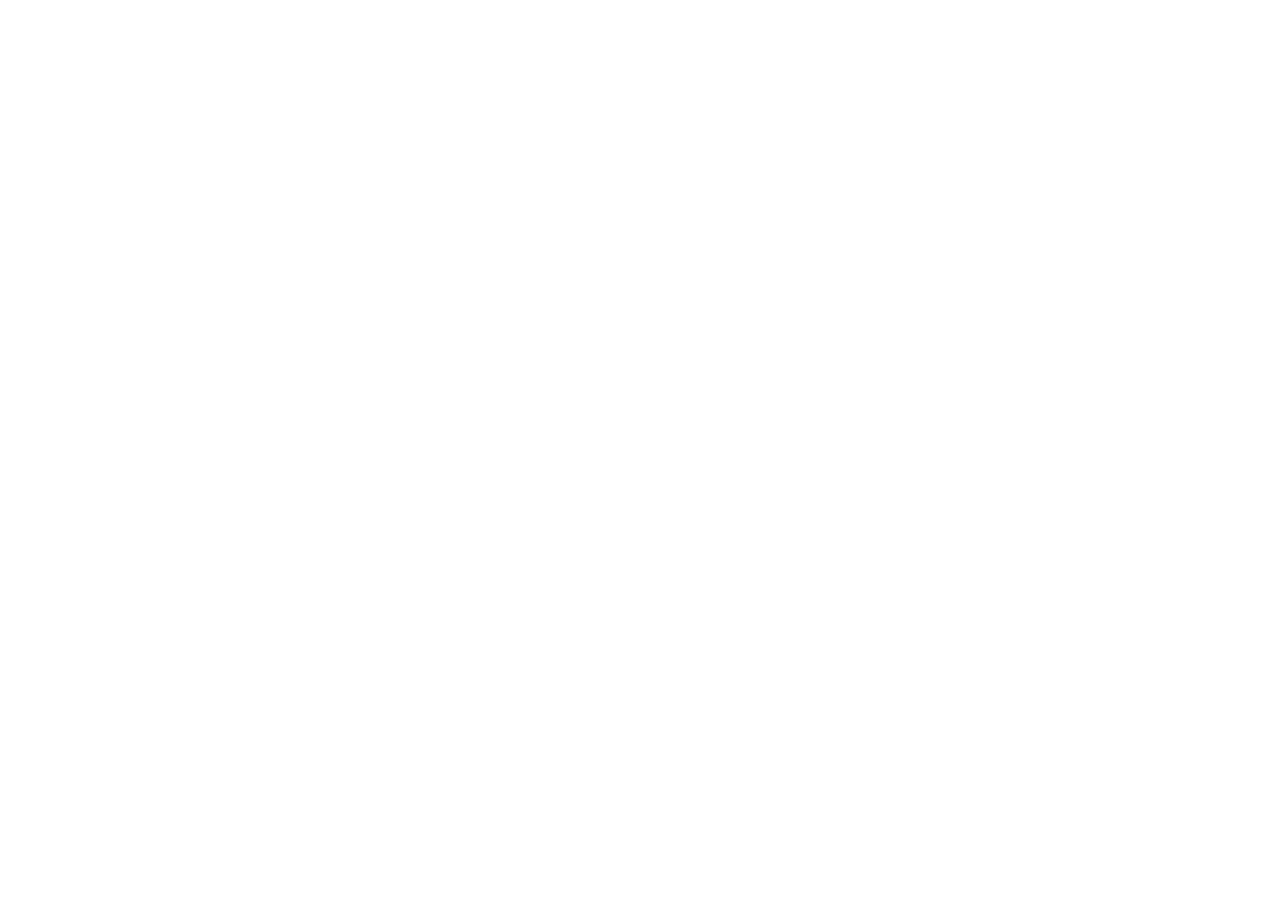
==== index.html @ 89659fe7 "init project" ====
<!DOCTYPE html>
<html lang="en">

<head>
    <meta charset="UTF-8">
    <meta name="viewport" content="width=device-width, initial-scale=1.0">
    <meta http-equiv="X-UA-Compatible" content="ie=edge">
    <title>Document</title>
</head>

<body>

</body>

</html>
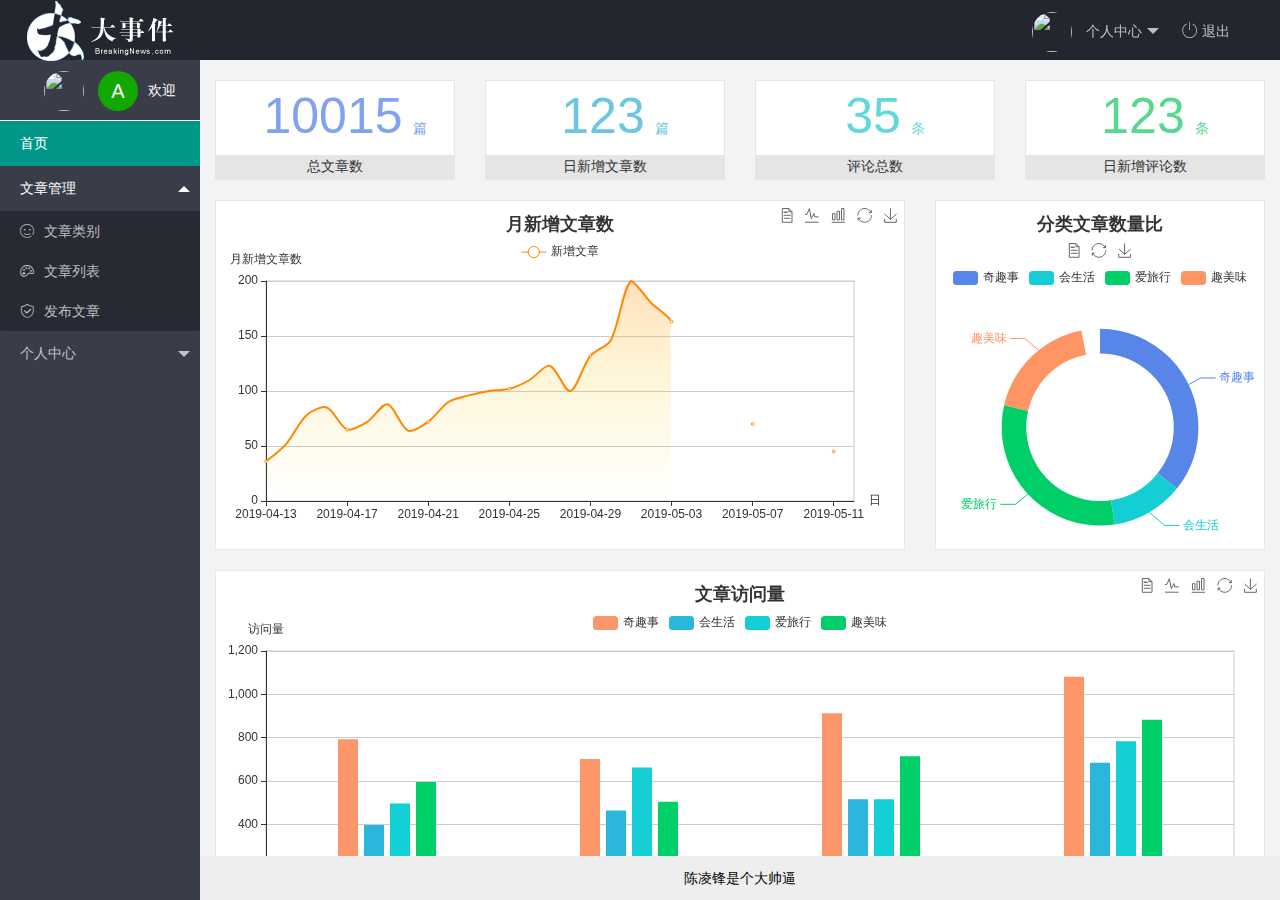
==== commit 7198a4ae: "后台页面" ====
--- a/index.html
+++ b/index.html
@@ -1,15 +1,96 @@
 <!DOCTYPE html>
-<html lang="en">
+<html>
 
 <head>
-    <meta charset="UTF-8">
-    <meta name="viewport" content="width=device-width, initial-scale=1.0">
-    <meta http-equiv="X-UA-Compatible" content="ie=edge">
-    <title>Document</title>
+    <meta charset="utf-8">
+    <meta name="viewport" content="width=device-width">
+    <title>layout 管理系统大布局 - Layui</title>
+    <link rel="stylesheet" href="./assets/lib/layui/css/layui.css">
+    <link rel="stylesheet" href="./assets/css/index.css">
+    <link rel="stylesheet" href="./assets/fonts/iconfont.css">
+
 </head>
 
 <body>
+    <div class="layui-layout layui-layout-admin">
+        <div class="layui-header">
+            <div class="layui-logo layui-hide-xs"><img src="./assets/images/logo.png" alt=""></div>
+            <!-- 头部区域（可配合layui 已有的水平导航） -->
 
+            <ul class="layui-nav layui-layout-right">
+                <li class="layui-nav-item layui-hide layui-show-md-inline-block">
+                    <a href="javascript:;" class="userinfo">
+                        <img src="//tva1.sinaimg.cn/crop.0.0.118.118.180/5db11ff4gw1e77d3nqrv8j203b03cweg.jpg" class="layui-nav-img"> 个人中心
+                    </a>
+                    <dl class="layui-nav-child">
+                        <dd>
+                            <a href=""></i>基本资料</a>
+                        </dd>
+                        <dd>
+                            <a href=""></i>更换头像</a>
+                        </dd>
+                        <dd>
+                            <a href=""></i>重置密码</a>
+                        </dd>
+                    </dl>
+                </li>
+                <li class="layui-nav-item" lay-header-event="menuRight" lay-unselect>
+                    <a href="javascript:;">
+                        <span class="iconfont icon-tuichu"></span>
+                        <i class="layui-icon">退出</i>
+                    </a>
+                </li>
+            </ul>
+        </div>
+
+        <div class="layui-side layui-bg-black">
+            <div class="layui-side-scroll">
+                <!-- //投头像 -->
+                <div class="userinfo">
+                    <img src="//tva1.sinaimg.cn/crop.0.0.118.118.180/5db11ff4gw1e77d3nqrv8j203b03cweg.jpg" class="layui-nav-img">
+                    <span class="text-avatar">A</span>
+                    <span class="welcome">欢迎</span>
+                </div>
+                <!-- 左侧导航区域（可配合layui已有的垂直导航） -->
+                <ul class="layui-nav layui-nav-tree " lay-filter="test" lay-shrink="all">
+                    <li class="layui-nav-item layui-this"><a href="./home/dashboard.html" target="fm">首页</a></li>
+                    <li class="layui-nav-item layui-nav-itemed">
+                        <a class="" href="javascript:;">文章管理</a>
+                        <dl class="layui-nav-child">
+                            <dd><a href="javascript:;"><i class="layui-icon layui-icon-face-smile"></i>文章类别</a></dd>
+                            <dd><a href="javascript:;"><i class="layui-icon layui-icon-theme"></i>文章列表</a></dd>
+                            <dd><a href="javascript:;"><i class="layui-icon layui-icon-vercode"></i>发布文章</a></dd>
+
+                        </dl>
+                    </li>
+                    <li class="layui-nav-item">
+                        <a href="javascript:;">个人中心</a>
+                        <dl class="layui-nav-child">
+                            <dd><a href="javascript:;"><i class="layui-icon layui-icon-theme"></i>list 1</a></dd>
+                            <dd><a href="javascript:;"><i class="layui-icon layui-icon-face-smile"></i> 2</a></dd>
+
+                        </dl>
+                    </li>
+                </ul>
+            </div>
+        </div>
+
+        <div class="layui-body">
+            <!-- 内容主体区域 -->
+            <iframe src="./home/dashboard.html" name="fm" frameborder="0"></iframe>
+        </div>
+
+        <div class="layui-footer">
+            <!-- 底部固定区域 -->
+            陈凌锋是个大帅逼
+        </div>
+    </div>
+    <script src="./assets/lib/layui/layui.all.js"></script>
+    <script src="./assets/lib/jquery.js "></script>
+
+    <!-- 导入自己封装的api接口 -->
+    <script src="./assets/js/baseAPI.js" "></script>
+    <script src="./assets/js/index.js "></script>
 </body>
 
 </html>--- a/assets/lib/layui/css/layui.css
+++ b/assets/lib/layui/css/layui.css
@@ -0,0 +1,2 @@
+/** layui-v2.5.5 MIT License By https://www.layui.com */
+ .layui-inline,img{display:inline-block;vertical-align:middle}h1,h2,h3,h4,h5,h6{font-weight:400}.layui-edge,.layui-header,.layui-inline,.layui-main{position:relative}.layui-body,.layui-edge,.layui-elip{overflow:hidden}.layui-btn,.layui-edge,.layui-inline,img{vertical-align:middle}.layui-btn,.layui-disabled,.layui-icon,.layui-unselect{-moz-user-select:none;-webkit-user-select:none;-ms-user-select:none}.layui-elip,.layui-form-checkbox span,.layui-form-pane .layui-form-label{text-overflow:ellipsis;white-space:nowrap}.layui-breadcrumb,.layui-tree-btnGroup{visibility:hidden}blockquote,body,button,dd,div,dl,dt,form,h1,h2,h3,h4,h5,h6,input,li,ol,p,pre,td,textarea,th,ul{margin:0;padding:0;-webkit-tap-highlight-color:rgba(0,0,0,0)}a:active,a:hover{outline:0}img{border:none}li{list-style:none}table{border-collapse:collapse;border-spacing:0}h4,h5,h6{font-size:100%}button,input,optgroup,option,select,textarea{font-family:inherit;font-size:inherit;font-style:inherit;font-weight:inherit;outline:0}pre{white-space:pre-wrap;white-space:-moz-pre-wrap;white-space:-pre-wrap;white-space:-o-pre-wrap;word-wrap:break-word}body{line-height:24px;font:14px Helvetica Neue,Helvetica,PingFang SC,Tahoma,Arial,sans-serif}hr{height:1px;margin:10px 0;border:0;clear:both}a{color:#333;text-decoration:none}a:hover{color:#777}a cite{font-style:normal;*cursor:pointer}.layui-border-box,.layui-border-box *{box-sizing:border-box}.layui-box,.layui-box *{box-sizing:content-box}.layui-clear{clear:both;*zoom:1}.layui-clear:after{content:'\20';clear:both;*zoom:1;display:block;height:0}.layui-inline{*display:inline;*zoom:1}.layui-edge{display:inline-block;width:0;height:0;border-width:6px;border-style:dashed;border-color:transparent}.layui-edge-top{top:-4px;border-bottom-color:#999;border-bottom-style:solid}.layui-edge-right{border-left-color:#999;border-left-style:solid}.layui-edge-bottom{top:2px;border-top-color:#999;border-top-style:solid}.layui-edge-left{border-right-color:#999;border-right-style:solid}.layui-disabled,.layui-disabled:hover{color:#d2d2d2!important;cursor:not-allowed!important}.layui-circle{border-radius:100%}.layui-show{display:block!important}.layui-hide{display:none!important}@font-face{font-family:layui-icon;src:url(../font/iconfont.eot?v=250);src:url(../font/iconfont.eot?v=250#iefix) format('embedded-opentype'),url(../font/iconfont.woff2?v=250) format('woff2'),url(../font/iconfont.woff?v=250) format('woff'),url(../font/iconfont.ttf?v=250) format('truetype'),url(../font/iconfont.svg?v=250#layui-icon) format('svg')}.layui-icon{font-family:layui-icon!important;font-size:16px;font-style:normal;-webkit-font-smoothing:antialiased;-moz-osx-font-smoothing:grayscale}.layui-icon-reply-fill:before{content:"\e611"}.layui-icon-set-fill:before{content:"\e614"}.layui-icon-menu-fill:before{content:"\e60f"}.layui-icon-search:before{content:"\e615"}.layui-icon-share:before{content:"\e641"}.layui-icon-set-sm:before{content:"\e620"}.layui-icon-engine:before{content:"\e628"}.layui-icon-close:before{content:"\1006"}.layui-icon-close-fill:before{content:"\1007"}.layui-icon-chart-screen:before{content:"\e629"}.layui-icon-star:before{content:"\e600"}.layui-icon-circle-dot:before{content:"\e617"}.layui-icon-chat:before{content:"\e606"}.layui-icon-release:before{content:"\e609"}.layui-icon-list:before{content:"\e60a"}.layui-icon-chart:before{content:"\e62c"}.layui-icon-ok-circle:before{content:"\1005"}.layui-icon-layim-theme:before{content:"\e61b"}.layui-icon-table:before{content:"\e62d"}.layui-icon-right:before{content:"\e602"}.layui-icon-left:before{content:"\e603"}.layui-icon-cart-simple:before{content:"\e698"}.layui-icon-face-cry:before{content:"\e69c"}.layui-icon-face-smile:before{content:"\e6af"}.layui-icon-survey:before{content:"\e6b2"}.layui-icon-tree:before{content:"\e62e"}.layui-icon-upload-circle:before{content:"\e62f"}.layui-icon-add-circle:before{content:"\e61f"}.layui-icon-download-circle:before{content:"\e601"}.layui-icon-templeate-1:before{content:"\e630"}.layui-icon-util:before{content:"\e631"}.layui-icon-face-surprised:before{content:"\e664"}.layui-icon-edit:before{content:"\e642"}.layui-icon-speaker:before{content:"\e645"}.layui-icon-down:before{content:"\e61a"}.layui-icon-file:before{content:"\e621"}.layui-icon-layouts:before{content:"\e632"}.layui-icon-rate-half:before{content:"\e6c9"}.layui-icon-add-circle-fine:before{content:"\e608"}.layui-icon-prev-circle:before{content:"\e633"}.layui-icon-read:before{content:"\e705"}.layui-icon-404:before{content:"\e61c"}.layui-icon-carousel:before{content:"\e634"}.layui-icon-help:before{content:"\e607"}.layui-icon-code-circle:before{content:"\e635"}.layui-icon-water:before{content:"\e636"}.layui-icon-username:before{content:"\e66f"}.layui-icon-find-fill:before{content:"\e670"}.layui-icon-about:before{content:"\e60b"}.layui-icon-location:before{content:"\e715"}.layui-icon-up:before{content:"\e619"}.layui-icon-pause:before{content:"\e651"}.layui-icon-date:before{content:"\e637"}.layui-icon-layim-uploadfile:before{content:"\e61d"}.layui-icon-delete:before{content:"\e640"}.layui-icon-play:before{content:"\e652"}.layui-icon-top:before{content:"\e604"}.layui-icon-friends:before{content:"\e612"}.layui-icon-refresh-3:before{content:"\e9aa"}.layui-icon-ok:before{content:"\e605"}.layui-icon-layer:before{content:"\e638"}.layui-icon-face-smile-fine:before{content:"\e60c"}.layui-icon-dollar:before{content:"\e659"}.layui-icon-group:before{content:"\e613"}.layui-icon-layim-download:before{content:"\e61e"}.layui-icon-picture-fine:before{content:"\e60d"}.layui-icon-link:before{content:"\e64c"}.layui-icon-diamond:before{content:"\e735"}.layui-icon-log:before{content:"\e60e"}.layui-icon-rate-solid:before{content:"\e67a"}.layui-icon-fonts-del:before{content:"\e64f"}.layui-icon-unlink:before{content:"\e64d"}.layui-icon-fonts-clear:before{content:"\e639"}.layui-icon-triangle-r:before{content:"\e623"}.layui-icon-circle:before{content:"\e63f"}.layui-icon-radio:before{content:"\e643"}.layui-icon-align-center:before{content:"\e647"}.layui-icon-align-right:before{content:"\e648"}.layui-icon-align-left:before{content:"\e649"}.layui-icon-loading-1:before{content:"\e63e"}.layui-icon-return:before{content:"\e65c"}.layui-icon-fonts-strong:before{content:"\e62b"}.layui-icon-upload:before{content:"\e67c"}.layui-icon-dialogue:before{content:"\e63a"}.layui-icon-video:before{content:"\e6ed"}.layui-icon-headset:before{content:"\e6fc"}.layui-icon-cellphone-fine:before{content:"\e63b"}.layui-icon-add-1:before{content:"\e654"}.layui-icon-face-smile-b:before{content:"\e650"}.layui-icon-fonts-html:before{content:"\e64b"}.layui-icon-form:before{content:"\e63c"}.layui-icon-cart:before{content:"\e657"}.layui-icon-camera-fill:before{content:"\e65d"}.layui-icon-tabs:before{content:"\e62a"}.layui-icon-fonts-code:before{content:"\e64e"}.layui-icon-fire:before{content:"\e756"}.layui-icon-set:before{content:"\e716"}.layui-icon-fonts-u:before{content:"\e646"}.layui-icon-triangle-d:before{content:"\e625"}.layui-icon-tips:before{content:"\e702"}.layui-icon-picture:before{content:"\e64a"}.layui-icon-more-vertical:before{content:"\e671"}.layui-icon-flag:before{content:"\e66c"}.layui-icon-loading:before{content:"\e63d"}.layui-icon-fonts-i:before{content:"\e644"}.layui-icon-refresh-1:before{content:"\e666"}.layui-icon-rmb:before{content:"\e65e"}.layui-icon-home:before{content:"\e68e"}.layui-icon-user:before{content:"\e770"}.layui-icon-notice:before{content:"\e667"}.layui-icon-login-weibo:before{content:"\e675"}.layui-icon-voice:before{content:"\e688"}.layui-icon-upload-drag:before{content:"\e681"}.layui-icon-login-qq:before{content:"\e676"}.layui-icon-snowflake:before{content:"\e6b1"}.layui-icon-file-b:before{content:"\e655"}.layui-icon-template:before{content:"\e663"}.layui-icon-auz:before{content:"\e672"}.layui-icon-console:before{content:"\e665"}.layui-icon-app:before{content:"\e653"}.layui-icon-prev:before{content:"\e65a"}.layui-icon-website:before{content:"\e7ae"}.layui-icon-next:before{content:"\e65b"}.layui-icon-component:before{content:"\e857"}.layui-icon-more:before{content:"\e65f"}.layui-icon-login-wechat:before{content:"\e677"}.layui-icon-shrink-right:before{content:"\e668"}.layui-icon-spread-left:before{content:"\e66b"}.layui-icon-camera:before{content:"\e660"}.layui-icon-note:before{content:"\e66e"}.layui-icon-refresh:before{content:"\e669"}.layui-icon-female:before{content:"\e661"}.layui-icon-male:before{content:"\e662"}.layui-icon-password:before{content:"\e673"}.layui-icon-senior:before{content:"\e674"}.layui-icon-theme:before{content:"\e66a"}.layui-icon-tread:before{content:"\e6c5"}.layui-icon-praise:before{content:"\e6c6"}.layui-icon-star-fill:before{content:"\e658"}.layui-icon-rate:before{content:"\e67b"}.layui-icon-template-1:before{content:"\e656"}.layui-icon-vercode:before{content:"\e679"}.layui-icon-cellphone:before{content:"\e678"}.layui-icon-screen-full:before{content:"\e622"}.layui-icon-screen-restore:before{content:"\e758"}.layui-icon-cols:before{content:"\e610"}.layui-icon-export:before{content:"\e67d"}.layui-icon-print:before{content:"\e66d"}.layui-icon-slider:before{content:"\e714"}.layui-icon-addition:before{content:"\e624"}.layui-icon-subtraction:before{content:"\e67e"}.layui-icon-service:before{content:"\e626"}.layui-icon-transfer:before{content:"\e691"}.layui-main{width:1140px;margin:0 auto}.layui-header{z-index:1000;height:60px}.layui-header a:hover{transition:all .5s;-webkit-transition:all .5s}.layui-side{position:fixed;left:0;top:0;bottom:0;z-index:999;width:200px;overflow-x:hidden}.layui-side-scroll{position:relative;width:220px;height:100%;overflow-x:hidden}.layui-body{position:absolute;left:200px;right:0;top:0;bottom:0;z-index:998;width:auto;overflow-y:auto;box-sizing:border-box}.layui-layout-body{overflow:hidden}.layui-layout-admin .layui-header{background-color:#23262E}.layui-layout-admin .layui-side{top:60px;width:200px;overflow-x:hidden}.layui-layout-admin .layui-body{position:fixed;top:60px;bottom:44px}.layui-layout-admin .layui-main{width:auto;margin:0 15px}.layui-layout-admin .layui-footer{position:fixed;left:200px;right:0;bottom:0;height:44px;line-height:44px;padding:0 15px;background-color:#eee}.layui-layout-admin .layui-logo{position:absolute;left:0;top:0;width:200px;height:100%;line-height:60px;text-align:center;color:#009688;font-size:16px}.layui-layout-admin .layui-header .layui-nav{background:0 0}.layui-layout-left{position:absolute!important;left:200px;top:0}.layui-layout-right{position:absolute!important;right:0;top:0}.layui-container{position:relative;margin:0 auto;padding:0 15px;box-sizing:border-box}.layui-fluid{position:relative;margin:0 auto;padding:0 15px}.layui-row:after,.layui-row:before{content:'';display:block;clear:both}.layui-col-lg1,.layui-col-lg10,.layui-col-lg11,.layui-col-lg12,.layui-col-lg2,.layui-col-lg3,.layui-col-lg4,.layui-col-lg5,.layui-col-lg6,.layui-col-lg7,.layui-col-lg8,.layui-col-lg9,.layui-col-md1,.layui-col-md10,.layui-col-md11,.layui-col-md12,.layui-col-md2,.layui-col-md3,.layui-col-md4,.layui-col-md5,.layui-col-md6,.layui-col-md7,.layui-col-md8,.layui-col-md9,.layui-col-sm1,.layui-col-sm10,.layui-col-sm11,.layui-col-sm12,.layui-col-sm2,.layui-col-sm3,.layui-col-sm4,.layui-col-sm5,.layui-col-sm6,.layui-col-sm7,.layui-col-sm8,.layui-col-sm9,.layui-col-xs1,.layui-col-xs10,.layui-col-xs11,.layui-col-xs12,.layui-col-xs2,.layui-col-xs3,.layui-col-xs4,.layui-col-xs5,.layui-col-xs6,.layui-col-xs7,.layui-col-xs8,.layui-col-xs9{position:relative;display:block;box-sizing:border-box}.layui-col-xs1,.layui-col-xs10,.layui-col-xs11,.layui-col-xs12,.layui-col-xs2,.layui-col-xs3,.layui-col-xs4,.layui-col-xs5,.layui-col-xs6,.layui-col-xs7,.layui-col-xs8,.layui-col-xs9{float:left}.layui-col-xs1{width:8.33333333%}.layui-col-xs2{width:16.66666667%}.layui-col-xs3{width:25%}.layui-col-xs4{width:33.33333333%}.layui-col-xs5{width:41.66666667%}.layui-col-xs6{width:50%}.layui-col-xs7{width:58.33333333%}.layui-col-xs8{width:66.66666667%}.layui-col-xs9{width:75%}.layui-col-xs10{width:83.33333333%}.layui-col-xs11{width:91.66666667%}.layui-col-xs12{width:100%}.layui-col-xs-offset1{margin-left:8.33333333%}.layui-col-xs-offset2{margin-left:16.66666667%}.layui-col-xs-offset3{margin-left:25%}.layui-col-xs-offset4{margin-left:33.33333333%}.layui-col-xs-offset5{margin-left:41.66666667%}.layui-col-xs-offset6{margin-left:50%}.layui-col-xs-offset7{margin-left:58.33333333%}.layui-col-xs-offset8{margin-left:66.66666667%}.layui-col-xs-offset9{margin-left:75%}.layui-col-xs-offset10{margin-left:83.33333333%}.layui-col-xs-offset11{margin-left:91.66666667%}.layui-col-xs-offset12{margin-left:100%}@media screen and (max-width:768px){.layui-hide-xs{display:none!important}.layui-show-xs-block{display:block!important}.layui-show-xs-inline{display:inline!important}.layui-show-xs-inline-block{display:inline-block!important}}@media screen and (min-width:768px){.layui-container{width:750px}.layui-hide-sm{display:none!important}.layui-show-sm-block{display:block!important}.layui-show-sm-inline{display:inline!important}.layui-show-sm-inline-block{display:inline-block!important}.layui-col-sm1,.layui-col-sm10,.layui-col-sm11,.layui-col-sm12,.layui-col-sm2,.layui-col-sm3,.layui-col-sm4,.layui-col-sm5,.layui-col-sm6,.layui-col-sm7,.layui-col-sm8,.layui-col-sm9{float:left}.layui-col-sm1{width:8.33333333%}.layui-col-sm2{width:16.66666667%}.layui-col-sm3{width:25%}.layui-col-sm4{width:33.33333333%}.layui-col-sm5{width:41.66666667%}.layui-col-sm6{width:50%}.layui-col-sm7{width:58.33333333%}.layui-col-sm8{width:66.66666667%}.layui-col-sm9{width:75%}.layui-col-sm10{width:83.33333333%}.layui-col-sm11{width:91.66666667%}.layui-col-sm12{width:100%}.layui-col-sm-offset1{margin-left:8.33333333%}.layui-col-sm-offset2{margin-left:16.66666667%}.layui-col-sm-offset3{margin-left:25%}.layui-col-sm-offset4{margin-left:33.33333333%}.layui-col-sm-offset5{margin-left:41.66666667%}.layui-col-sm-offset6{margin-left:50%}.layui-col-sm-offset7{margin-left:58.33333333%}.layui-col-sm-offset8{margin-left:66.66666667%}.layui-col-sm-offset9{margin-left:75%}.layui-col-sm-offset10{margin-left:83.33333333%}.layui-col-sm-offset11{margin-left:91.66666667%}.layui-col-sm-offset12{margin-left:100%}}@media screen and (min-width:992px){.layui-container{width:970px}.layui-hide-md{display:none!important}.layui-show-md-block{display:block!important}.layui-show-md-inline{display:inline!important}.layui-show-md-inline-block{display:inline-block!important}.layui-col-md1,.layui-col-md10,.layui-col-md11,.layui-col-md12,.layui-col-md2,.layui-col-md3,.layui-col-md4,.layui-col-md5,.layui-col-md6,.layui-col-md7,.layui-col-md8,.layui-col-md9{float:left}.layui-col-md1{width:8.33333333%}.layui-col-md2{width:16.66666667%}.layui-col-md3{width:25%}.layui-col-md4{width:33.33333333%}.layui-col-md5{width:41.66666667%}.layui-col-md6{width:50%}.layui-col-md7{width:58.33333333%}.layui-col-md8{width:66.66666667%}.layui-col-md9{width:75%}.layui-col-md10{width:83.33333333%}.layui-col-md11{width:91.66666667%}.layui-col-md12{width:100%}.layui-col-md-offset1{margin-left:8.33333333%}.layui-col-md-offset2{margin-left:16.66666667%}.layui-col-md-offset3{margin-left:25%}.layui-col-md-offset4{margin-left:33.33333333%}.layui-col-md-offset5{margin-left:41.66666667%}.layui-col-md-offset6{margin-left:50%}.layui-col-md-offset7{margin-left:58.33333333%}.layui-col-md-offset8{margin-left:66.66666667%}.layui-col-md-offset9{margin-left:75%}.layui-col-md-offset10{margin-left:83.33333333%}.layui-col-md-offset11{margin-left:91.66666667%}.layui-col-md-offset12{margin-left:100%}}@media screen and (min-width:1200px){.layui-container{width:1170px}.layui-hide-lg{display:none!important}.layui-show-lg-block{display:block!important}.layui-show-lg-inline{display:inline!important}.layui-show-lg-inline-block{display:inline-block!important}.layui-col-lg1,.layui-col-lg10,.layui-col-lg11,.layui-col-lg12,.layui-col-lg2,.layui-col-lg3,.layui-col-lg4,.layui-col-lg5,.layui-col-lg6,.layui-col-lg7,.layui-col-lg8,.layui-col-lg9{float:left}.layui-col-lg1{width:8.33333333%}.layui-col-lg2{width:16.66666667%}.layui-col-lg3{width:25%}.layui-col-lg4{width:33.33333333%}.layui-col-lg5{width:41.66666667%}.layui-col-lg6{width:50%}.layui-col-lg7{width:58.33333333%}.layui-col-lg8{width:66.66666667%}.layui-col-lg9{width:75%}.layui-col-lg10{width:83.33333333%}.layui-col-lg11{width:91.66666667%}.layui-col-lg12{width:100%}.layui-col-lg-offset1{margin-left:8.33333333%}.layui-col-lg-offset2{margin-left:16.66666667%}.layui-col-lg-offset3{margin-left:25%}.layui-col-lg-offset4{margin-left:33.33333333%}.layui-col-lg-offset5{margin-left:41.66666667%}.layui-col-lg-offset6{margin-left:50%}.layui-col-lg-offset7{margin-left:58.33333333%}.layui-col-lg-offset8{margin-left:66.66666667%}.layui-col-lg-offset9{margin-left:75%}.layui-col-lg-offset10{margin-left:83.33333333%}.layui-col-lg-offset11{margin-left:91.66666667%}.layui-col-lg-offset12{margin-left:100%}}.layui-col-space1{margin:-.5px}.layui-col-space1>*{padding:.5px}.layui-col-space3{margin:-1.5px}.layui-col-space3>*{padding:1.5px}.layui-col-space5{margin:-2.5px}.layui-col-space5>*{padding:2.5px}.layui-col-space8{margin:-3.5px}.layui-col-space8>*{padding:3.5px}.layui-col-space10{margin:-5px}.layui-col-space10>*{padding:5px}.layui-col-space12{margin:-6px}.layui-col-space12>*{padding:6px}.layui-col-space15{margin:-7.5px}.layui-col-space15>*{padding:7.5px}.layui-col-space18{margin:-9px}.layui-col-space18>*{padding:9px}.layui-col-space20{margin:-10px}.layui-col-space20>*{padding:10px}.layui-col-space22{margin:-11px}.layui-col-space22>*{padding:11px}.layui-col-space25{margin:-12.5px}.layui-col-space25>*{padding:12.5px}.layui-col-space30{margin:-15px}.layui-col-space30>*{padding:15px}.layui-btn,.layui-input,.layui-select,.layui-textarea,.layui-upload-button{outline:0;-webkit-appearance:none;transition:all .3s;-webkit-transition:all .3s;box-sizing:border-box}.layui-elem-quote{margin-bottom:10px;padding:15px;line-height:22px;border-left:5px solid #009688;border-radius:0 2px 2px 0;background-color:#f2f2f2}.layui-quote-nm{border-style:solid;border-width:1px 1px 1px 5px;background:0 0}.layui-elem-field{margin-bottom:10px;padding:0;border-width:1px;border-style:solid}.layui-elem-field legend{margin-left:20px;padding:0 10px;font-size:20px;font-weight:300}.layui-field-title{margin:10px 0 20px;border-width:1px 0 0}.layui-field-box{padding:10px 15px}.layui-field-title .layui-field-box{padding:10px 0}.layui-progress{position:relative;height:6px;border-radius:20px;background-color:#e2e2e2}.layui-progress-bar{position:absolute;left:0;top:0;width:0;max-width:100%;height:6px;border-radius:20px;text-align:right;background-color:#5FB878;transition:all .3s;-webkit-transition:all .3s}.layui-progress-big,.layui-progress-big .layui-progress-bar{height:18px;line-height:18px}.layui-progress-text{position:relative;top:-20px;line-height:18px;font-size:12px;color:#666}.layui-progress-big .layui-progress-text{position:static;padding:0 10px;color:#fff}.layui-collapse{border-width:1px;border-style:solid;border-radius:2px}.layui-colla-content,.layui-colla-item{border-top-width:1px;border-top-style:solid}.layui-colla-item:first-child{border-top:none}.layui-colla-title{position:relative;height:42px;line-height:42px;padding:0 15px 0 35px;color:#333;background-color:#f2f2f2;cursor:pointer;font-size:14px;overflow:hidden}.layui-colla-content{display:none;padding:10px 15px;line-height:22px;color:#666}.layui-colla-icon{position:absolute;left:15px;top:0;font-size:14px}.layui-card{margin-bottom:15px;border-radius:2px;background-color:#fff;box-shadow:0 1px 2px 0 rgba(0,0,0,.05)}.layui-card:last-child{margin-bottom:0}.layui-card-header{position:relative;height:42px;line-height:42px;padding:0 15px;border-bottom:1px solid #f6f6f6;color:#333;border-radius:2px 2px 0 0;font-size:14px}.layui-bg-black,.layui-bg-blue,.layui-bg-cyan,.layui-bg-green,.layui-bg-orange,.layui-bg-red{color:#fff!important}.layui-card-body{position:relative;padding:10px 15px;line-height:24px}.layui-card-body[pad15]{padding:15px}.layui-card-body[pad20]{padding:20px}.layui-card-body .layui-table{margin:5px 0}.layui-card .layui-tab{margin:0}.layui-panel-window{position:relative;padding:15px;border-radius:0;border-top:5px solid #E6E6E6;background-color:#fff}.layui-auxiliar-moving{position:fixed;left:0;right:0;top:0;bottom:0;width:100%;height:100%;background:0 0;z-index:9999999999}.layui-form-label,.layui-form-mid,.layui-form-select,.layui-input-block,.layui-input-inline,.layui-textarea{position:relative}.layui-bg-red{background-color:#FF5722!important}.layui-bg-orange{background-color:#FFB800!important}.layui-bg-green{background-color:#009688!important}.layui-bg-cyan{background-color:#2F4056!important}.layui-bg-blue{background-color:#1E9FFF!important}.layui-bg-black{background-color:#393D49!important}.layui-bg-gray{background-color:#eee!important;color:#666!important}.layui-badge-rim,.layui-colla-content,.layui-colla-item,.layui-collapse,.layui-elem-field,.layui-form-pane .layui-form-item[pane],.layui-form-pane .layui-form-label,.layui-input,.layui-layedit,.layui-layedit-tool,.layui-quote-nm,.layui-select,.layui-tab-bar,.layui-tab-card,.layui-tab-title,.layui-tab-title .layui-this:after,.layui-textarea{border-color:#e6e6e6}.layui-timeline-item:before,hr{background-color:#e6e6e6}.layui-text{line-height:22px;font-size:14px;color:#666}.layui-text h1,.layui-text h2,.layui-text h3{font-weight:500;color:#333}.layui-text h1{font-size:30px}.layui-text h2{font-size:24px}.layui-text h3{font-size:18px}.layui-text a:not(.layui-btn){color:#01AAED}.layui-text a:not(.layui-btn):hover{text-decoration:underline}.layui-text ul{padding:5px 0 5px 15px}.layui-text ul li{margin-top:5px;list-style-type:disc}.layui-text em,.layui-word-aux{color:#999!important;padding:0 5px!important}.layui-btn{display:inline-block;height:38px;line-height:38px;padding:0 18px;background-color:#009688;color:#fff;white-space:nowrap;text-align:center;font-size:14px;border:none;border-radius:2px;cursor:pointer}.layui-btn:hover{opacity:.8;filter:alpha(opacity=80);color:#fff}.layui-btn:active{opacity:1;filter:alpha(opacity=100)}.layui-btn+.layui-btn{margin-left:10px}.layui-btn-container{font-size:0}.layui-btn-container .layui-btn{margin-right:10px;margin-bottom:10px}.layui-btn-container .layui-btn+.layui-btn{margin-left:0}.layui-table .layui-btn-container .layui-btn{margin-bottom:9px}.layui-btn-radius{border-radius:100px}.layui-btn .layui-icon{margin-right:3px;font-size:18px;vertical-align:bottom;vertical-align:middle\9}.layui-btn-primary{border:1px solid #C9C9C9;background-color:#fff;color:#555}.layui-btn-primary:hover{border-color:#009688;color:#333}.layui-btn-normal{background-color:#1E9FFF}.layui-btn-warm{background-color:#FFB800}.layui-btn-danger{background-color:#FF5722}.layui-btn-checked{background-color:#5FB878}.layui-btn-disabled,.layui-btn-disabled:active,.layui-btn-disabled:hover{border:1px solid #e6e6e6;background-color:#FBFBFB;color:#C9C9C9;cursor:not-allowed;opacity:1}.layui-btn-lg{height:44px;line-height:44px;padding:0 25px;font-size:16px}.layui-btn-sm{height:30px;line-height:30px;padding:0 10px;font-size:12px}.layui-btn-sm i{font-size:16px!important}.layui-btn-xs{height:22px;line-height:22px;padding:0 5px;font-size:12px}.layui-btn-xs i{font-size:14px!important}.layui-btn-group{display:inline-block;vertical-align:middle;font-size:0}.layui-btn-group .layui-btn{margin-left:0!important;margin-right:0!important;border-left:1px solid rgba(255,255,255,.5);border-radius:0}.layui-btn-group .layui-btn-primary{border-left:none}.layui-btn-group .layui-btn-primary:hover{border-color:#C9C9C9;color:#009688}.layui-btn-group .layui-btn:first-child{border-left:none;border-radius:2px 0 0 2px}.layui-btn-group .layui-btn-primary:first-child{border-left:1px solid #c9c9c9}.layui-btn-group .layui-btn:last-child{border-radius:0 2px 2px 0}.layui-btn-group .layui-btn+.layui-btn{margin-left:0}.layui-btn-group+.layui-btn-group{margin-left:10px}.layui-btn-fluid{width:100%}.layui-input,.layui-select,.layui-textarea{height:38px;line-height:1.3;line-height:38px\9;border-width:1px;border-style:solid;background-color:#fff;border-radius:2px}.layui-input::-webkit-input-placeholder,.layui-select::-webkit-input-placeholder,.layui-textarea::-webkit-input-placeholder{line-height:1.3}.layui-input,.layui-textarea{display:block;width:100%;padding-left:10px}.layui-input:hover,.layui-textarea:hover{border-color:#D2D2D2!important}.layui-input:focus,.layui-textarea:focus{border-color:#C9C9C9!important}.layui-textarea{min-height:100px;height:auto;line-height:20px;padding:6px 10px;resize:vertical}.layui-select{padding:0 10px}.layui-form input[type=checkbox],.layui-form input[type=radio],.layui-form select{display:none}.layui-form [lay-ignore]{display:initial}.layui-form-item{margin-bottom:15px;clear:both;*zoom:1}.layui-form-item:after{content:'\20';clear:both;*zoom:1;display:block;height:0}.layui-form-label{float:left;display:block;padding:9px 15px;width:80px;font-weight:400;line-height:20px;text-align:right}.layui-form-label-col{display:block;float:none;padding:9px 0;line-height:20px;text-align:left}.layui-form-item .layui-inline{margin-bottom:5px;margin-right:10px}.layui-input-block{margin-left:110px;min-height:36px}.layui-input-inline{display:inline-block;vertical-align:middle}.layui-form-item .layui-input-inline{float:left;width:190px;margin-right:10px}.layui-form-text .layui-input-inline{width:auto}.layui-form-mid{float:left;display:block;padding:9px 0!important;line-height:20px;margin-right:10px}.layui-form-danger+.layui-form-select .layui-input,.layui-form-danger:focus{border-color:#FF5722!important}.layui-form-select .layui-input{padding-right:30px;cursor:pointer}.layui-form-select .layui-edge{position:absolute;right:10px;top:50%;margin-top:-3px;cursor:pointer;border-width:6px;border-top-color:#c2c2c2;border-top-style:solid;transition:all .3s;-webkit-transition:all .3s}.layui-form-select dl{display:none;position:absolute;left:0;top:42px;padding:5px 0;z-index:899;min-width:100%;border:1px solid #d2d2d2;max-height:300px;overflow-y:auto;background-color:#fff;border-radius:2px;box-shadow:0 2px 4px rgba(0,0,0,.12);box-sizing:border-box}.layui-form-select dl dd,.layui-form-select dl dt{padding:0 10px;line-height:36px;white-space:nowrap;overflow:hidden;text-overflow:ellipsis}.layui-form-select dl dt{font-size:12px;color:#999}.layui-form-select dl dd{cursor:pointer}.layui-form-select dl dd:hover{background-color:#f2f2f2;-webkit-transition:.5s all;transition:.5s all}.layui-form-select .layui-select-group dd{padding-left:20px}.layui-form-select dl dd.layui-select-tips{padding-left:10px!important;color:#999}.layui-form-select dl dd.layui-this{background-color:#5FB878;color:#fff}.layui-form-checkbox,.layui-form-select dl dd.layui-disabled{background-color:#fff}.layui-form-selected dl{display:block}.layui-form-checkbox,.layui-form-checkbox *,.layui-form-switch{display:inline-block;vertical-align:middle}.layui-form-selected .layui-edge{margin-top:-9px;-webkit-transform:rotate(180deg);transform:rotate(180deg);margin-top:-3px\9}:root .layui-form-selected .layui-edge{margin-top:-9px\0/IE9}.layui-form-selectup dl{top:auto;bottom:42px}.layui-select-none{margin:5px 0;text-align:center;color:#999}.layui-select-disabled .layui-disabled{border-color:#eee!important}.layui-select-disabled .layui-edge{border-top-color:#d2d2d2}.layui-form-checkbox{position:relative;height:30px;line-height:30px;margin-right:10px;padding-right:30px;cursor:pointer;font-size:0;-webkit-transition:.1s linear;transition:.1s linear;box-sizing:border-box}.layui-form-checkbox span{padding:0 10px;height:100%;font-size:14px;border-radius:2px 0 0 2px;background-color:#d2d2d2;color:#fff;overflow:hidden}.layui-form-checkbox:hover span{background-color:#c2c2c2}.layui-form-checkbox i{position:absolute;right:0;top:0;width:30px;height:28px;border:1px solid #d2d2d2;border-left:none;border-radius:0 2px 2px 0;color:#fff;font-size:20px;text-align:center}.layui-form-checkbox:hover i{border-color:#c2c2c2;color:#c2c2c2}.layui-form-checked,.layui-form-checked:hover{border-color:#5FB878}.layui-form-checked span,.layui-form-checked:hover span{background-color:#5FB878}.layui-form-checked i,.layui-form-checked:hover i{color:#5FB878}.layui-form-item .layui-form-checkbox{margin-top:4px}.layui-form-checkbox[lay-skin=primary]{height:auto!important;line-height:normal!important;min-width:18px;min-height:18px;border:none!important;margin-right:0;padding-left:28px;padding-right:0;background:0 0}.layui-form-checkbox[lay-skin=primary] span{padding-left:0;padding-right:15px;line-height:18px;background:0 0;color:#666}.layui-form-checkbox[lay-skin=primary] i{right:auto;left:0;width:16px;height:16px;line-height:16px;border:1px solid #d2d2d2;font-size:12px;border-radius:2px;background-color:#fff;-webkit-transition:.1s linear;transition:.1s linear}.layui-form-checkbox[lay-skin=primary]:hover i{border-color:#5FB878;color:#fff}.layui-form-checked[lay-skin=primary] i{border-color:#5FB878!important;background-color:#5FB878;color:#fff}.layui-checkbox-disbaled[lay-skin=primary] span{background:0 0!important;color:#c2c2c2}.layui-checkbox-disbaled[lay-skin=primary]:hover i{border-color:#d2d2d2}.layui-form-item .layui-form-checkbox[lay-skin=primary]{margin-top:10px}.layui-form-switch{position:relative;height:22px;line-height:22px;min-width:35px;padding:0 5px;margin-top:8px;border:1px solid #d2d2d2;border-radius:20px;cursor:pointer;background-color:#fff;-webkit-transition:.1s linear;transition:.1s linear}.layui-form-switch i{position:absolute;left:5px;top:3px;width:16px;height:16px;border-radius:20px;background-color:#d2d2d2;-webkit-transition:.1s linear;transition:.1s linear}.layui-form-switch em{position:relative;top:0;width:25px;margin-left:21px;padding:0!important;text-align:center!important;color:#999!important;font-style:normal!important;font-size:12px}.layui-form-onswitch{border-color:#5FB878;background-color:#5FB878}.layui-checkbox-disbaled,.layui-checkbox-disbaled i{border-color:#e2e2e2!important}.layui-form-onswitch i{left:100%;margin-left:-21px;background-color:#fff}.layui-form-onswitch em{margin-left:5px;margin-right:21px;color:#fff!important}.layui-checkbox-disbaled span{background-color:#e2e2e2!important}.layui-checkbox-disbaled:hover i{color:#fff!important}[lay-radio]{display:none}.layui-form-radio,.layui-form-radio *{display:inline-block;vertical-align:middle}.layui-form-radio{line-height:28px;margin:6px 10px 0 0;padding-right:10px;cursor:pointer;font-size:0}.layui-form-radio *{font-size:14px}.layui-form-radio>i{margin-right:8px;font-size:22px;color:#c2c2c2}.layui-form-radio>i:hover,.layui-form-radioed>i{color:#5FB878}.layui-radio-disbaled>i{color:#e2e2e2!important}.layui-form-pane .layui-form-label{width:110px;padding:8px 15px;height:38px;line-height:20px;border-width:1px;border-style:solid;border-radius:2px 0 0 2px;text-align:center;background-color:#FBFBFB;overflow:hidden;box-sizing:border-box}.layui-form-pane .layui-input-inline{margin-left:-1px}.layui-form-pane .layui-input-block{margin-left:110px;left:-1px}.layui-form-pane .layui-input{border-radius:0 2px 2px 0}.layui-form-pane .layui-form-text .layui-form-label{float:none;width:100%;border-radius:2px;box-sizing:border-box;text-align:left}.layui-form-pane .layui-form-text .layui-input-inline{display:block;margin:0;top:-1px;clear:both}.layui-form-pane .layui-form-text .layui-input-block{margin:0;left:0;top:-1px}.layui-form-pane .layui-form-text .layui-textarea{min-height:100px;border-radius:0 0 2px 2px}.layui-form-pane .layui-form-checkbox{margin:4px 0 4px 10px}.layui-form-pane .layui-form-radio,.layui-form-pane .layui-form-switch{margin-top:6px;margin-left:10px}.layui-form-pane .layui-form-item[pane]{position:relative;border-width:1px;border-style:solid}.layui-form-pane .layui-form-item[pane] .layui-form-label{position:absolute;left:0;top:0;height:100%;border-width:0 1px 0 0}.layui-form-pane .layui-form-item[pane] .layui-input-inline{margin-left:110px}@media screen and (max-width:450px){.layui-form-item .layui-form-label{text-overflow:ellipsis;overflow:hidden;white-space:nowrap}.layui-form-item .layui-inline{display:block;margin-right:0;margin-bottom:20px;clear:both}.layui-form-item .layui-inline:after{content:'\20';clear:both;display:block;height:0}.layui-form-item .layui-input-inline{display:block;float:none;left:-3px;width:auto;margin:0 0 10px 112px}.layui-form-item .layui-input-inline+.layui-form-mid{margin-left:110px;top:-5px;padding:0}.layui-form-item .layui-form-checkbox{margin-right:5px;margin-bottom:5px}}.layui-layedit{border-width:1px;border-style:solid;border-radius:2px}.layui-layedit-tool{padding:3px 5px;border-bottom-width:1px;border-bottom-style:solid;font-size:0}.layedit-tool-fixed{position:fixed;top:0;border-top:1px solid #e2e2e2}.layui-layedit-tool .layedit-tool-mid,.layui-layedit-tool .layui-icon{display:inline-block;vertical-align:middle;text-align:center;font-size:14px}.layui-layedit-tool .layui-icon{position:relative;width:32px;height:30px;line-height:30px;margin:3px 5px;color:#777;cursor:pointer;border-radius:2px}.layui-layedit-tool .layui-icon:hover{color:#393D49}.layui-layedit-tool .layui-icon:active{color:#000}.layui-layedit-tool .layedit-tool-active{background-color:#e2e2e2;color:#000}.layui-layedit-tool .layui-disabled,.layui-layedit-tool .layui-disabled:hover{color:#d2d2d2;cursor:not-allowed}.layui-layedit-tool .layedit-tool-mid{width:1px;height:18px;margin:0 10px;background-color:#d2d2d2}.layedit-tool-html{width:50px!important;font-size:30px!important}.layedit-tool-b,.layedit-tool-code,.layedit-tool-help{font-size:16px!important}.layedit-tool-d,.layedit-tool-face,.layedit-tool-image,.layedit-tool-unlink{font-size:18px!important}.layedit-tool-image input{position:absolute;font-size:0;left:0;top:0;width:100%;height:100%;opacity:.01;filter:Alpha(opacity=1);cursor:pointer}.layui-layedit-iframe iframe{display:block;width:100%}#LAY_layedit_code{overflow:hidden}.layui-laypage{display:inline-block;*display:inline;*zoom:1;vertical-align:middle;margin:10px 0;font-size:0}.layui-laypage>a:first-child,.layui-laypage>a:first-child em{border-radius:2px 0 0 2px}.layui-laypage>a:last-child,.layui-laypage>a:last-child em{border-radius:0 2px 2px 0}.layui-laypage>:first-child{margin-left:0!important}.layui-laypage>:last-child{margin-right:0!important}.layui-laypage a,.layui-laypage button,.layui-laypage input,.layui-laypage select,.layui-laypage span{border:1px solid #e2e2e2}.layui-laypage a,.layui-laypage span{display:inline-block;*display:inline;*zoom:1;vertical-align:middle;padding:0 15px;height:28px;line-height:28px;margin:0 -1px 5px 0;background-color:#fff;color:#333;font-size:12px}.layui-flow-more a *,.layui-laypage input,.layui-table-view select[lay-ignore]{display:inline-block}.layui-laypage a:hover{color:#009688}.layui-laypage em{font-style:normal}.layui-laypage .layui-laypage-spr{color:#999;font-weight:700}.layui-laypage a{text-decoration:none}.layui-laypage .layui-laypage-curr{position:relative}.layui-laypage .layui-laypage-curr em{position:relative;color:#fff}.layui-laypage .layui-laypage-curr .layui-laypage-em{position:absolute;left:-1px;top:-1px;padding:1px;width:100%;height:100%;background-color:#009688}.layui-laypage-em{border-radius:2px}.layui-laypage-next em,.layui-laypage-prev em{font-family:Sim sun;font-size:16px}.layui-laypage .layui-laypage-count,.layui-laypage .layui-laypage-limits,.layui-laypage .layui-laypage-refresh,.layui-laypage .layui-laypage-skip{margin-left:10px;margin-right:10px;padding:0;border:none}.layui-laypage .layui-laypage-limits,.layui-laypage .layui-laypage-refresh{vertical-align:top}.layui-laypage .layui-laypage-refresh i{font-size:18px;cursor:pointer}.layui-laypage select{height:22px;padding:3px;border-radius:2px;cursor:pointer}.layui-laypage .layui-laypage-skip{height:30px;line-height:30px;color:#999}.layui-laypage button,.layui-laypage input{height:30px;line-height:30px;border-radius:2px;vertical-align:top;background-color:#fff;box-sizing:border-box}.layui-laypage input{width:40px;margin:0 10px;padding:0 3px;text-align:center}.layui-laypage input:focus,.layui-laypage select:focus{border-color:#009688!important}.layui-laypage button{margin-left:10px;padding:0 10px;cursor:pointer}.layui-table,.layui-table-view{margin:10px 0}.layui-flow-more{margin:10px 0;text-align:center;color:#999;font-size:14px}.layui-flow-more a{height:32px;line-height:32px}.layui-flow-more a *{vertical-align:top}.layui-flow-more a cite{padding:0 20px;border-radius:3px;background-color:#eee;color:#333;font-style:normal}.layui-flow-more a cite:hover{opacity:.8}.layui-flow-more a i{font-size:30px;color:#737383}.layui-table{width:100%;background-color:#fff;color:#666}.layui-table tr{transition:all .3s;-webkit-transition:all .3s}.layui-table th{text-align:left;font-weight:400}.layui-table tbody tr:hover,.layui-table thead tr,.layui-table-click,.layui-table-header,.layui-table-hover,.layui-table-mend,.layui-table-patch,.layui-table-tool,.layui-table-total,.layui-table-total tr,.layui-table[lay-even] tr:nth-child(even){background-color:#f2f2f2}.layui-table td,.layui-table th,.layui-table-col-set,.layui-table-fixed-r,.layui-table-grid-down,.layui-table-header,.layui-table-page,.layui-table-tips-main,.layui-table-tool,.layui-table-total,.layui-table-view,.layui-table[lay-skin=line],.layui-table[lay-skin=row]{border-width:1px;border-style:solid;border-color:#e6e6e6}.layui-table td,.layui-table th{position:relative;padding:9px 15px;min-height:20px;line-height:20px;font-size:14px}.layui-table[lay-skin=line] td,.layui-table[lay-skin=line] th{border-width:0 0 1px}.layui-table[lay-skin=row] td,.layui-table[lay-skin=row] th{border-width:0 1px 0 0}.layui-table[lay-skin=nob] td,.layui-table[lay-skin=nob] th{border:none}.layui-table img{max-width:100px}.layui-table[lay-size=lg] td,.layui-table[lay-size=lg] th{padding:15px 30px}.layui-table-view .layui-table[lay-size=lg] .layui-table-cell{height:40px;line-height:40px}.layui-table[lay-size=sm] td,.layui-table[lay-size=sm] th{font-size:12px;padding:5px 10px}.layui-table-view .layui-table[lay-size=sm] .layui-table-cell{height:20px;line-height:20px}.layui-table[lay-data]{display:none}.layui-table-box{position:relative;overflow:hidden}.layui-table-view .layui-table{position:relative;width:auto;margin:0}.layui-table-view .layui-table[lay-skin=line]{border-width:0 1px 0 0}.layui-table-view .layui-table[lay-skin=row]{border-width:0 0 1px}.layui-table-view .layui-table td,.layui-table-view .layui-table th{padding:5px 0;border-top:none;border-left:none}.layui-table-view .layui-table th.layui-unselect .layui-table-cell span{cursor:pointer}.layui-table-view .layui-table td{cursor:default}.layui-table-view .layui-table td[data-edit=text]{cursor:text}.layui-table-view .layui-form-checkbox[lay-skin=primary] i{width:18px;height:18px}.layui-table-view .layui-form-radio{line-height:0;padding:0}.layui-table-view .layui-form-radio>i{margin:0;font-size:20px}.layui-table-init{position:absolute;left:0;top:0;width:100%;height:100%;text-align:center;z-index:110}.layui-table-init .layui-icon{position:absolute;left:50%;top:50%;margin:-15px 0 0 -15px;font-size:30px;color:#c2c2c2}.layui-table-header{border-width:0 0 1px;overflow:hidden}.layui-table-header .layui-table{margin-bottom:-1px}.layui-table-tool .layui-inline[lay-event]{position:relative;width:26px;height:26px;padding:5px;line-height:16px;margin-right:10px;text-align:center;color:#333;border:1px solid #ccc;cursor:pointer;-webkit-transition:.5s all;transition:.5s all}.layui-table-tool .layui-inline[lay-event]:hover{border:1px solid #999}.layui-table-tool-temp{padding-right:120px}.layui-table-tool-self{position:absolute;right:17px;top:10px}.layui-table-tool .layui-table-tool-self .layui-inline[lay-event]{margin:0 0 0 10px}.layui-table-tool-panel{position:absolute;top:29px;left:-1px;padding:5px 0;min-width:150px;min-height:40px;border:1px solid #d2d2d2;text-align:left;overflow-y:auto;background-color:#fff;box-shadow:0 2px 4px rgba(0,0,0,.12)}.layui-table-cell,.layui-table-tool-panel li{overflow:hidden;text-overflow:ellipsis;white-space:nowrap}.layui-table-tool-panel li{padding:0 10px;line-height:30px;-webkit-transition:.5s all;transition:.5s all}.layui-table-tool-panel li .layui-form-checkbox[lay-skin=primary]{width:100%;padding-left:28px}.layui-table-tool-panel li:hover{background-color:#f2f2f2}.layui-table-tool-panel li .layui-form-checkbox[lay-skin=primary] i{position:absolute;left:0;top:0}.layui-table-tool-panel li .layui-form-checkbox[lay-skin=primary] span{padding:0}.layui-table-tool .layui-table-tool-self .layui-table-tool-panel{left:auto;right:-1px}.layui-table-col-set{position:absolute;right:0;top:0;width:20px;height:100%;border-width:0 0 0 1px;background-color:#fff}.layui-table-sort{width:10px;height:20px;margin-left:5px;cursor:pointer!important}.layui-table-sort .layui-edge{position:absolute;left:5px;border-width:5px}.layui-table-sort .layui-table-sort-asc{top:3px;border-top:none;border-bottom-style:solid;border-bottom-color:#b2b2b2}.layui-table-sort .layui-table-sort-asc:hover{border-bottom-color:#666}.layui-table-sort .layui-table-sort-desc{bottom:5px;border-bottom:none;border-top-style:solid;border-top-color:#b2b2b2}.layui-table-sort .layui-table-sort-desc:hover{border-top-color:#666}.layui-table-sort[lay-sort=asc] .layui-table-sort-asc{border-bottom-color:#000}.layui-table-sort[lay-sort=desc] .layui-table-sort-desc{border-top-color:#000}.layui-table-cell{height:28px;line-height:28px;padding:0 15px;position:relative;box-sizing:border-box}.layui-table-cell .layui-form-checkbox[lay-skin=primary]{top:-1px;padding:0}.layui-table-cell .layui-table-link{color:#01AAED}.laytable-cell-checkbox,.laytable-cell-numbers,.laytable-cell-radio,.laytable-cell-space{padding:0;text-align:center}.layui-table-body{position:relative;overflow:auto;margin-right:-1px;margin-bottom:-1px}.layui-table-body .layui-none{line-height:26px;padding:15px;text-align:center;color:#999}.layui-table-fixed{position:absolute;left:0;top:0;z-index:101}.layui-table-fixed .layui-table-body{overflow:hidden}.layui-table-fixed-l{box-shadow:0 -1px 8px rgba(0,0,0,.08)}.layui-table-fixed-r{left:auto;right:-1px;border-width:0 0 0 1px;box-shadow:-1px 0 8px rgba(0,0,0,.08)}.layui-table-fixed-r .layui-table-header{position:relative;overflow:visible}.layui-table-mend{position:absolute;right:-49px;top:0;height:100%;width:50px}.layui-table-tool{position:relative;z-index:890;width:100%;min-height:50px;line-height:30px;padding:10px 15px;border-width:0 0 1px}.layui-table-tool .layui-btn-container{margin-bottom:-10px}.layui-table-page,.layui-table-total{border-width:1px 0 0;margin-bottom:-1px;overflow:hidden}.layui-table-page{position:relative;width:100%;padding:7px 7px 0;height:41px;font-size:12px;white-space:nowrap}.layui-table-page>div{height:26px}.layui-table-page .layui-laypage{margin:0}.layui-table-page .layui-laypage a,.layui-table-page .layui-laypage span{height:26px;line-height:26px;margin-bottom:10px;border:none;background:0 0}.layui-table-page .layui-laypage a,.layui-table-page .layui-laypage span.layui-laypage-curr{padding:0 12px}.layui-table-page .layui-laypage span{margin-left:0;padding:0}.layui-table-page .layui-laypage .layui-laypage-prev{margin-left:-7px!important}.layui-table-page .layui-laypage .layui-laypage-curr .layui-laypage-em{left:0;top:0;padding:0}.layui-table-page .layui-laypage button,.layui-table-page .layui-laypage input{height:26px;line-height:26px}.layui-table-page .layui-laypage input{width:40px}.layui-table-page .layui-laypage button{padding:0 10px}.layui-table-page select{height:18px}.layui-table-patch .layui-table-cell{padding:0;width:30px}.layui-table-edit{position:absolute;left:0;top:0;width:100%;height:100%;padding:0 14px 1px;border-radius:0;box-shadow:1px 1px 20px rgba(0,0,0,.15)}.layui-table-edit:focus{border-color:#5FB878!important}select.layui-table-edit{padding:0 0 0 10px;border-color:#C9C9C9}.layui-table-view .layui-form-checkbox,.layui-table-view .layui-form-radio,.layui-table-view .layui-form-switch{top:0;margin:0;box-sizing:content-box}.layui-table-view .layui-form-checkbox{top:-1px;height:26px;line-height:26px}.layui-table-view .layui-form-checkbox i{height:26px}.layui-table-grid .layui-table-cell{overflow:visible}.layui-table-grid-down{position:absolute;top:0;right:0;width:26px;height:100%;padding:5px 0;border-width:0 0 0 1px;text-align:center;background-color:#fff;color:#999;cursor:pointer}.layui-table-grid-down .layui-icon{position:absolute;top:50%;left:50%;margin:-8px 0 0 -8px}.layui-table-grid-down:hover{background-color:#fbfbfb}body .layui-table-tips .layui-layer-content{background:0 0;padding:0;box-shadow:0 1px 6px rgba(0,0,0,.12)}.layui-table-tips-main{margin:-44px 0 0 -1px;max-height:150px;padding:8px 15px;font-size:14px;overflow-y:scroll;background-color:#fff;color:#666}.layui-table-tips-c{position:absolute;right:-3px;top:-13px;width:20px;height:20px;padding:3px;cursor:pointer;background-color:#666;border-radius:50%;color:#fff}.layui-table-tips-c:hover{background-color:#777}.layui-table-tips-c:before{position:relative;right:-2px}.layui-upload-file{display:none!important;opacity:.01;filter:Alpha(opacity=1)}.layui-upload-drag,.layui-upload-form,.layui-upload-wrap{display:inline-block}.layui-upload-list{margin:10px 0}.layui-upload-choose{padding:0 10px;color:#999}.layui-upload-drag{position:relative;padding:30px;border:1px dashed #e2e2e2;background-color:#fff;text-align:center;cursor:pointer;color:#999}.layui-upload-drag .layui-icon{font-size:50px;color:#009688}.layui-upload-drag[lay-over]{border-color:#009688}.layui-upload-iframe{position:absolute;width:0;height:0;border:0;visibility:hidden}.layui-upload-wrap{position:relative;vertical-align:middle}.layui-upload-wrap .layui-upload-file{display:block!important;position:absolute;left:0;top:0;z-index:10;font-size:100px;width:100%;height:100%;opacity:.01;filter:Alpha(opacity=1);cursor:pointer}.layui-transfer-active,.layui-transfer-box{display:inline-block;vertical-align:middle}.layui-transfer-box,.layui-transfer-header,.layui-transfer-search{border-width:0;border-style:solid;border-color:#e6e6e6}.layui-transfer-box{position:relative;border-width:1px;width:200px;height:360px;border-radius:2px;background-color:#fff}.layui-transfer-box .layui-form-checkbox{width:100%;margin:0!important}.layui-transfer-header{height:38px;line-height:38px;padding:0 10px;border-bottom-width:1px}.layui-transfer-search{position:relative;padding:10px;border-bottom-width:1px}.layui-transfer-search .layui-input{height:32px;padding-left:30px;font-size:12px}.layui-transfer-search .layui-icon-search{position:absolute;left:20px;top:50%;margin-top:-8px;color:#666}.layui-transfer-active{margin:0 15px}.layui-transfer-active .layui-btn{display:block;margin:0;padding:0 15px;background-color:#5FB878;border-color:#5FB878;color:#fff}.layui-transfer-active .layui-btn-disabled{background-color:#FBFBFB;border-color:#e6e6e6;color:#C9C9C9}.layui-transfer-active .layui-btn:first-child{margin-bottom:15px}.layui-transfer-active .layui-btn .layui-icon{margin:0;font-size:14px!important}.layui-transfer-data{padding:5px 0;overflow:auto}.layui-transfer-data li{height:32px;line-height:32px;padding:0 10px}.layui-transfer-data li:hover{background-color:#f2f2f2;transition:.5s all}.layui-transfer-data .layui-none{padding:15px 10px;text-align:center;color:#999}.layui-nav{position:relative;padding:0 20px;background-color:#393D49;color:#fff;border-radius:2px;font-size:0;box-sizing:border-box}.layui-nav *{font-size:14px}.layui-nav .layui-nav-item{position:relative;display:inline-block;*display:inline;*zoom:1;vertical-align:middle;line-height:60px}.layui-nav .layui-nav-item a{display:block;padding:0 20px;color:#fff;color:rgba(255,255,255,.7);transition:all .3s;-webkit-transition:all .3s}.layui-nav .layui-this:after,.layui-nav-bar,.layui-nav-tree .layui-nav-itemed:after{position:absolute;left:0;top:0;width:0;height:5px;background-color:#5FB878;transition:all .2s;-webkit-transition:all .2s}.layui-nav-bar{z-index:1000}.layui-nav .layui-nav-item a:hover,.layui-nav .layui-this a{color:#fff}.layui-nav .layui-this:after{content:'';top:auto;bottom:0;width:100%}.layui-nav-img{width:30px;height:30px;margin-right:10px;border-radius:50%}.layui-nav .layui-nav-more{content:'';width:0;height:0;border-style:solid dashed dashed;border-color:#fff transparent transparent;overflow:hidden;cursor:pointer;transition:all .2s;-webkit-transition:all .2s;position:absolute;top:50%;right:3px;margin-top:-3px;border-width:6px;border-top-color:rgba(255,255,255,.7)}.layui-nav .layui-nav-mored,.layui-nav-itemed>a .layui-nav-more{margin-top:-9px;border-style:dashed dashed solid;border-color:transparent transparent #fff}.layui-nav-child{display:none;position:absolute;left:0;top:65px;min-width:100%;line-height:36px;padding:5px 0;box-shadow:0 2px 4px rgba(0,0,0,.12);border:1px solid #d2d2d2;background-color:#fff;z-index:100;border-radius:2px;white-space:nowrap}.layui-nav .layui-nav-child a{color:#333}.layui-nav .layui-nav-child a:hover{background-color:#f2f2f2;color:#000}.layui-nav-child dd{position:relative}.layui-nav .layui-nav-child dd.layui-this a,.layui-nav-child dd.layui-this{background-color:#5FB878;color:#fff}.layui-nav-child dd.layui-this:after{display:none}.layui-nav-tree{width:200px;padding:0}.layui-nav-tree .layui-nav-item{display:block;width:100%;line-height:45px}.layui-nav-tree .layui-nav-item a{position:relative;height:45px;line-height:45px;text-overflow:ellipsis;overflow:hidden;white-space:nowrap}.layui-nav-tree .layui-nav-item a:hover{background-color:#4E5465}.layui-nav-tree .layui-nav-bar{width:5px;height:0;background-color:#009688}.layui-nav-tree .layui-nav-child dd.layui-this,.layui-nav-tree .layui-nav-child dd.layui-this a,.layui-nav-tree .layui-this,.layui-nav-tree .layui-this>a,.layui-nav-tree .layui-this>a:hover{background-color:#009688;color:#fff}.layui-nav-tree .layui-this:after{display:none}.layui-nav-itemed>a,.layui-nav-tree .layui-nav-title a,.layui-nav-tree .layui-nav-title a:hover{color:#fff!important}.layui-nav-tree .layui-nav-child{position:relative;z-index:0;top:0;border:none;box-shadow:none}.layui-nav-tree .layui-nav-child a{height:40px;line-height:40px;color:#fff;color:rgba(255,255,255,.7)}.layui-nav-tree .layui-nav-child,.layui-nav-tree .layui-nav-child a:hover{background:0 0;color:#fff}.layui-nav-tree .layui-nav-more{right:10px}.layui-nav-itemed>.layui-nav-child{display:block;padding:0;background-color:rgba(0,0,0,.3)!important}.layui-nav-itemed>.layui-nav-child>.layui-this>.layui-nav-child{display:block}.layui-nav-side{position:fixed;top:0;bottom:0;left:0;overflow-x:hidden;z-index:999}.layui-bg-blue .layui-nav-bar,.layui-bg-blue .layui-nav-itemed:after,.layui-bg-blue .layui-this:after{background-color:#93D1FF}.layui-bg-blue .layui-nav-child dd.layui-this{background-color:#1E9FFF}.layui-bg-blue .layui-nav-itemed>a,.layui-nav-tree.layui-bg-blue .layui-nav-title a,.layui-nav-tree.layui-bg-blue .layui-nav-title a:hover{background-color:#007DDB!important}.layui-breadcrumb{font-size:0}.layui-breadcrumb>*{font-size:14px}.layui-breadcrumb a{color:#999!important}.layui-breadcrumb a:hover{color:#5FB878!important}.layui-breadcrumb a cite{color:#666;font-style:normal}.layui-breadcrumb span[lay-separator]{margin:0 10px;color:#999}.layui-tab{margin:10px 0;text-align:left!important}.layui-tab[overflow]>.layui-tab-title{overflow:hidden}.layui-tab-title{position:relative;left:0;height:40px;white-space:nowrap;font-size:0;border-bottom-width:1px;border-bottom-style:solid;transition:all .2s;-webkit-transition:all .2s}.layui-tab-title li{display:inline-block;*display:inline;*zoom:1;vertical-align:middle;font-size:14px;transition:all .2s;-webkit-transition:all .2s;position:relative;line-height:40px;min-width:65px;padding:0 15px;text-align:center;cursor:pointer}.layui-tab-title li a{display:block}.layui-tab-title .layui-this{color:#000}.layui-tab-title .layui-this:after{position:absolute;left:0;top:0;content:'';width:100%;height:41px;border-width:1px;border-style:solid;border-bottom-color:#fff;border-radius:2px 2px 0 0;box-sizing:border-box;pointer-events:none}.layui-tab-bar{position:absolute;right:0;top:0;z-index:10;width:30px;height:39px;line-height:39px;border-width:1px;border-style:solid;border-radius:2px;text-align:center;background-color:#fff;cursor:pointer}.layui-tab-bar .layui-icon{position:relative;display:inline-block;top:3px;transition:all .3s;-webkit-transition:all .3s}.layui-tab-item{display:none}.layui-tab-more{padding-right:30px;height:auto!important;white-space:normal!important}.layui-tab-more li.layui-this:after{border-bottom-color:#e2e2e2;border-radius:2px}.layui-tab-more .layui-tab-bar .layui-icon{top:-2px;top:3px\9;-webkit-transform:rotate(180deg);transform:rotate(180deg)}:root .layui-tab-more .layui-tab-bar .layui-icon{top:-2px\0/IE9}.layui-tab-content{padding:10px}.layui-tab-title li .layui-tab-close{position:relative;display:inline-block;width:18px;height:18px;line-height:20px;margin-left:8px;top:1px;text-align:center;font-size:14px;color:#c2c2c2;transition:all .2s;-webkit-transition:all .2s}.layui-tab-title li .layui-tab-close:hover{border-radius:2px;background-color:#FF5722;color:#fff}.layui-tab-brief>.layui-tab-title .layui-this{color:#009688}.layui-tab-brief>.layui-tab-more li.layui-this:after,.layui-tab-brief>.layui-tab-title .layui-this:after{border:none;border-radius:0;border-bottom:2px solid #5FB878}.layui-tab-brief[overflow]>.layui-tab-title .layui-this:after{top:-1px}.layui-tab-card{border-width:1px;border-style:solid;border-radius:2px;box-shadow:0 2px 5px 0 rgba(0,0,0,.1)}.layui-tab-card>.layui-tab-title{background-color:#f2f2f2}.layui-tab-card>.layui-tab-title li{margin-right:-1px;margin-left:-1px}.layui-tab-card>.layui-tab-title .layui-this{background-color:#fff}.layui-tab-card>.layui-tab-title .layui-this:after{border-top:none;border-width:1px;border-bottom-color:#fff}.layui-tab-card>.layui-tab-title .layui-tab-bar{height:40px;line-height:40px;border-radius:0;border-top:none;border-right:none}.layui-tab-card>.layui-tab-more .layui-this{background:0 0;color:#5FB878}.layui-tab-card>.layui-tab-more .layui-this:after{border:none}.layui-timeline{padding-left:5px}.layui-timeline-item{position:relative;padding-bottom:20px}.layui-timeline-axis{position:absolute;left:-5px;top:0;z-index:10;width:20px;height:20px;line-height:20px;background-color:#fff;color:#5FB878;border-radius:50%;text-align:center;cursor:pointer}.layui-timeline-axis:hover{color:#FF5722}.layui-timeline-item:before{content:'';position:absolute;left:5px;top:0;z-index:0;width:1px;height:100%}.layui-timeline-item:last-child:before{display:none}.layui-timeline-item:first-child:before{display:block}.layui-timeline-content{padding-left:25px}.layui-timeline-title{position:relative;margin-bottom:10px}.layui-badge,.layui-badge-dot,.layui-badge-rim{position:relative;display:inline-block;padding:0 6px;font-size:12px;text-align:center;background-color:#FF5722;color:#fff;border-radius:2px}.layui-badge{height:18px;line-height:18px}.layui-badge-dot{width:8px;height:8px;padding:0;border-radius:50%}.layui-badge-rim{height:18px;line-height:18px;border-width:1px;border-style:solid;background-color:#fff;color:#666}.layui-btn .layui-badge,.layui-btn .layui-badge-dot{margin-left:5px}.layui-nav .layui-badge,.layui-nav .layui-badge-dot{position:absolute;top:50%;margin:-8px 6px 0}.layui-tab-title .layui-badge,.layui-tab-title .layui-badge-dot{left:5px;top:-2px}.layui-carousel{position:relative;left:0;top:0;background-color:#f8f8f8}.layui-carousel>[carousel-item]{position:relative;width:100%;height:100%;overflow:hidden}.layui-carousel>[carousel-item]:before{position:absolute;content:'\e63d';left:50%;top:50%;width:100px;line-height:20px;margin:-10px 0 0 -50px;text-align:center;color:#c2c2c2;font-family:layui-icon!important;font-size:30px;font-style:normal;-webkit-font-smoothing:antialiased;-moz-osx-font-smoothing:grayscale}.layui-carousel>[carousel-item]>*{display:none;position:absolute;left:0;top:0;width:100%;height:100%;background-color:#f8f8f8;transition-duration:.3s;-webkit-transition-duration:.3s}.layui-carousel-updown>*{-webkit-transition:.3s ease-in-out up;transition:.3s ease-in-out up}.layui-carousel-arrow{display:none\9;opacity:0;position:absolute;left:10px;top:50%;margin-top:-18px;width:36px;height:36px;line-height:36px;text-align:center;font-size:20px;border:0;border-radius:50%;background-color:rgba(0,0,0,.2);color:#fff;-webkit-transition-duration:.3s;transition-duration:.3s;cursor:pointer}.layui-carousel-arrow[lay-type=add]{left:auto!important;right:10px}.layui-carousel:hover .layui-carousel-arrow[lay-type=add],.layui-carousel[lay-arrow=always] .layui-carousel-arrow[lay-type=add]{right:20px}.layui-carousel[lay-arrow=always] .layui-carousel-arrow{opacity:1;left:20px}.layui-carousel[lay-arrow=none] .layui-carousel-arrow{display:none}.layui-carousel-arrow:hover,.layui-carousel-ind ul:hover{background-color:rgba(0,0,0,.35)}.layui-carousel:hover .layui-carousel-arrow{display:block\9;opacity:1;left:20px}.layui-carousel-ind{position:relative;top:-35px;width:100%;line-height:0!important;text-align:center;font-size:0}.layui-carousel[lay-indicator=outside]{margin-bottom:30px}.layui-carousel[lay-indicator=outside] .layui-carousel-ind{top:10px}.layui-carousel[lay-indicator=outside] .layui-carousel-ind ul{background-color:rgba(0,0,0,.5)}.layui-carousel[lay-indicator=none] .layui-carousel-ind{display:none}.layui-carousel-ind ul{display:inline-block;padding:5px;background-color:rgba(0,0,0,.2);border-radius:10px;-webkit-transition-duration:.3s;transition-duration:.3s}.layui-carousel-ind li{display:inline-block;width:10px;height:10px;margin:0 3px;font-size:14px;background-color:#e2e2e2;background-color:rgba(255,255,255,.5);border-radius:50%;cursor:pointer;-webkit-transition-duration:.3s;transition-duration:.3s}.layui-carousel-ind li:hover{background-color:rgba(255,255,255,.7)}.layui-carousel-ind li.layui-this{background-color:#fff}.layui-carousel>[carousel-item]>.layui-carousel-next,.layui-carousel>[carousel-item]>.layui-carousel-prev,.layui-carousel>[carousel-item]>.layui-this{display:block}.layui-carousel>[carousel-item]>.layui-this{left:0}.layui-carousel>[carousel-item]>.layui-carousel-prev{left:-100%}.layui-carousel>[carousel-item]>.layui-carousel-next{left:100%}.layui-carousel>[carousel-item]>.layui-carousel-next.layui-carousel-left,.layui-carousel>[carousel-item]>.layui-carousel-prev.layui-carousel-right{left:0}.layui-carousel>[carousel-item]>.layui-this.layui-carousel-left{left:-100%}.layui-carousel>[carousel-item]>.layui-this.layui-carousel-right{left:100%}.layui-carousel[lay-anim=updown] .layui-carousel-arrow{left:50%!important;top:20px;margin:0 0 0 -18px}.layui-carousel[lay-anim=updown]>[carousel-item]>*,.layui-carousel[lay-anim=fade]>[carousel-item]>*{left:0!important}.layui-carousel[lay-anim=updown] .layui-carousel-arrow[lay-type=add]{top:auto!important;bottom:20px}.layui-carousel[lay-anim=updown] .layui-carousel-ind{position:absolute;top:50%;right:20px;width:auto;height:auto}.layui-carousel[lay-anim=updown] .layui-carousel-ind ul{padding:3px 5px}.layui-carousel[lay-anim=updown] .layui-carousel-ind li{display:block;margin:6px 0}.layui-carousel[lay-anim=updown]>[carousel-item]>.layui-this{top:0}.layui-carousel[lay-anim=updown]>[carousel-item]>.layui-carousel-prev{top:-100%}.layui-carousel[lay-anim=updown]>[carousel-item]>.layui-carousel-next{top:100%}.layui-carousel[lay-anim=updown]>[carousel-item]>.layui-carousel-next.layui-carousel-left,.layui-carousel[lay-anim=updown]>[carousel-item]>.layui-carousel-prev.layui-carousel-right{top:0}.layui-carousel[lay-anim=updown]>[carousel-item]>.layui-this.layui-carousel-left{top:-100%}.layui-carousel[lay-anim=updown]>[carousel-item]>.layui-this.layui-carousel-right{top:100%}.layui-carousel[lay-anim=fade]>[carousel-item]>.layui-carousel-next,.layui-carousel[lay-anim=fade]>[carousel-item]>.layui-carousel-prev{opacity:0}.layui-carousel[lay-anim=fade]>[carousel-item]>.layui-carousel-next.layui-carousel-left,.layui-carousel[lay-anim=fade]>[carousel-item]>.layui-carousel-prev.layui-carousel-right{opacity:1}.layui-carousel[lay-anim=fade]>[carousel-item]>.layui-this.layui-carousel-left,.layui-carousel[lay-anim=fade]>[carousel-item]>.layui-this.layui-carousel-right{opacity:0}.layui-fixbar{position:fixed;right:15px;bottom:15px;z-index:999999}.layui-fixbar li{width:50px;height:50px;line-height:50px;margin-bottom:1px;text-align:center;cursor:pointer;font-size:30px;background-color:#9F9F9F;color:#fff;border-radius:2px;opacity:.95}.layui-fixbar li:hover{opacity:.85}.layui-fixbar li:active{opacity:1}.layui-fixbar .layui-fixbar-top{display:none;font-size:40px}body .layui-util-face{border:none;background:0 0}body .layui-util-face .layui-layer-content{padding:0;background-color:#fff;color:#666;box-shadow:none}.layui-util-face .layui-layer-TipsG{display:none}.layui-util-face ul{position:relative;width:372px;padding:10px;border:1px solid #D9D9D9;background-color:#fff;box-shadow:0 0 20px rgba(0,0,0,.2)}.layui-util-face ul li{cursor:pointer;float:left;border:1px solid #e8e8e8;height:22px;width:26px;overflow:hidden;margin:-1px 0 0 -1px;padding:4px 2px;text-align:center}.layui-util-face ul li:hover{position:relative;z-index:2;border:1px solid #eb7350;background:#fff9ec}.layui-code{position:relative;margin:10px 0;padding:15px;line-height:20px;border:1px solid #ddd;border-left-width:6px;background-color:#F2F2F2;color:#333;font-family:Courier New;font-size:12px}.layui-rate,.layui-rate *{display:inline-block;vertical-align:middle}.layui-rate{padding:10px 5px 10px 0;font-size:0}.layui-rate li i.layui-icon{font-size:20px;color:#FFB800;margin-right:5px;transition:all .3s;-webkit-transition:all .3s}.layui-rate li i:hover{cursor:pointer;transform:scale(1.12);-webkit-transform:scale(1.12)}.layui-rate[readonly] li i:hover{cursor:default;transform:scale(1)}.layui-colorpicker{width:26px;height:26px;border:1px solid #e6e6e6;padding:5px;border-radius:2px;line-height:24px;display:inline-block;cursor:pointer;transition:all .3s;-webkit-transition:all .3s}.layui-colorpicker:hover{border-color:#d2d2d2}.layui-colorpicker.layui-colorpicker-lg{width:34px;height:34px;line-height:32px}.layui-colorpicker.layui-colorpicker-sm{width:24px;height:24px;line-height:22px}.layui-colorpicker.layui-colorpicker-xs{width:22px;height:22px;line-height:20px}.layui-colorpicker-trigger-bgcolor{display:block;background:url([data-uri]);border-radius:2px}.layui-colorpicker-trigger-span{display:block;height:100%;box-sizing:border-box;border:1px solid rgba(0,0,0,.15);border-radius:2px;text-align:center}.layui-colorpicker-trigger-i{display:inline-block;color:#FFF;font-size:12px}.layui-colorpicker-trigger-i.layui-icon-close{color:#999}.layui-colorpicker-main{position:absolute;z-index:66666666;width:280px;padding:7px;background:#FFF;border:1px solid #d2d2d2;border-radius:2px;box-shadow:0 2px 4px rgba(0,0,0,.12)}.layui-colorpicker-main-wrapper{height:180px;position:relative}.layui-colorpicker-basis{width:260px;height:100%;position:relative}.layui-colorpicker-basis-white{width:100%;height:100%;position:absolute;top:0;left:0;background:linear-gradient(90deg,#FFF,hsla(0,0%,100%,0))}.layui-colorpicker-basis-black{width:100%;height:100%;position:absolute;top:0;left:0;background:linear-gradient(0deg,#000,transparent)}.layui-colorpicker-basis-cursor{width:10px;height:10px;border:1px solid #FFF;border-radius:50%;position:absolute;top:-3px;right:-3px;cursor:pointer}.layui-colorpicker-side{position:absolute;top:0;right:0;width:12px;height:100%;background:linear-gradient(red,#FF0,#0F0,#0FF,#00F,#F0F,red)}.layui-colorpicker-side-slider{width:100%;height:5px;box-shadow:0 0 1px #888;box-sizing:border-box;background:#FFF;border-radius:1px;border:1px solid #f0f0f0;cursor:pointer;position:absolute;left:0}.layui-colorpicker-main-alpha{display:none;height:12px;margin-top:7px;background:url([data-uri])}.layui-colorpicker-alpha-bgcolor{height:100%;position:relative}.layui-colorpicker-alpha-slider{width:5px;height:100%;box-shadow:0 0 1px #888;box-sizing:border-box;background:#FFF;border-radius:1px;border:1px solid #f0f0f0;cursor:pointer;position:absolute;top:0}.layui-colorpicker-main-pre{padding-top:7px;font-size:0}.layui-colorpicker-pre{width:20px;height:20px;border-radius:2px;display:inline-block;margin-left:6px;margin-bottom:7px;cursor:pointer}.layui-colorpicker-pre:nth-child(11n+1){margin-left:0}.layui-colorpicker-pre-isalpha{background:url([data-uri])}.layui-colorpicker-pre.layui-this{box-shadow:0 0 3px 2px rgba(0,0,0,.15)}.layui-colorpicker-pre>div{height:100%;border-radius:2px}.layui-colorpicker-main-input{text-align:right;padding-top:7px}.layui-colorpicker-main-input .layui-btn-container .layui-btn{margin:0 0 0 10px}.layui-colorpicker-main-input div.layui-inline{float:left;margin-right:10px;font-size:14px}.layui-colorpicker-main-input input.layui-input{width:150px;height:30px;color:#666}.layui-slider{height:4px;background:#e2e2e2;border-radius:3px;position:relative;cursor:pointer}.layui-slider-bar{border-radius:3px;position:absolute;height:100%}.layui-slider-step{position:absolute;top:0;width:4px;height:4px;border-radius:50%;background:#FFF;-webkit-transform:translateX(-50%);transform:translateX(-50%)}.layui-slider-wrap{width:36px;height:36px;position:absolute;top:-16px;-webkit-transform:translateX(-50%);transform:translateX(-50%);z-index:10;text-align:center}.layui-slider-wrap-btn{width:12px;height:12px;border-radius:50%;background:#FFF;display:inline-block;vertical-align:middle;cursor:pointer;transition:.3s}.layui-slider-wrap:after{content:"";height:100%;display:inline-block;vertical-align:middle}.layui-slider-wrap-btn.layui-slider-hover,.layui-slider-wrap-btn:hover{transform:scale(1.2)}.layui-slider-wrap-btn.layui-disabled:hover{transform:scale(1)!important}.layui-slider-tips{position:absolute;top:-42px;z-index:66666666;white-space:nowrap;display:none;-webkit-transform:translateX(-50%);transform:translateX(-50%);color:#FFF;background:#000;border-radius:3px;height:25px;line-height:25px;padding:0 10px}.layui-slider-tips:after{content:'';position:absolute;bottom:-12px;left:50%;margin-left:-6px;width:0;height:0;border-width:6px;border-style:solid;border-color:#000 transparent transparent}.layui-slider-input{width:70px;height:32px;border:1px solid #e6e6e6;border-radius:3px;font-size:16px;line-height:32px;position:absolute;right:0;top:-15px}.layui-slider-input-btn{display:none;position:absolute;top:0;right:0;width:20px;height:100%;border-left:1px solid #d2d2d2}.layui-slider-input-btn i{cursor:pointer;position:absolute;right:0;bottom:0;width:20px;height:50%;font-size:12px;line-height:16px;text-align:center;color:#999}.layui-slider-input-btn i:first-child{top:0;border-bottom:1px solid #d2d2d2}.layui-slider-input-txt{height:100%;font-size:14px}.layui-slider-input-txt input{height:100%;border:none}.layui-slider-input-btn i:hover{color:#009688}.layui-slider-vertical{width:4px;margin-left:34px}.layui-slider-vertical .layui-slider-bar{width:4px}.layui-slider-vertical .layui-slider-step{top:auto;left:0;-webkit-transform:translateY(50%);transform:translateY(50%)}.layui-slider-vertical .layui-slider-wrap{top:auto;left:-16px;-webkit-transform:translateY(50%);transform:translateY(50%)}.layui-slider-vertical .layui-slider-tips{top:auto;left:2px}@media \0screen{.layui-slider-wrap-btn{margin-left:-20px}.layui-slider-vertical .layui-slider-wrap-btn{margin-left:0;margin-bottom:-20px}.layui-slider-vertical .layui-slider-tips{margin-left:-8px}.layui-slider>span{margin-left:8px}}.layui-tree{line-height:22px}.layui-tree .layui-form-checkbox{margin:0!important}.layui-tree-set{width:100%;position:relative}.layui-tree-pack{display:none;padding-left:20px;position:relative}.layui-tree-iconClick,.layui-tree-main{display:inline-block;vertical-align:middle}.layui-tree-line .layui-tree-pack{padding-left:27px}.layui-tree-line .layui-tree-set .layui-tree-set:after{content:'';position:absolute;top:14px;left:-9px;width:17px;height:0;border-top:1px dotted #c0c4cc}.layui-tree-entry{position:relative;padding:3px 0;height:20px;white-space:nowrap}.layui-tree-entry:hover{background-color:#eee}.layui-tree-line .layui-tree-entry:hover{background-color:rgba(0,0,0,0)}.layui-tree-line .layui-tree-entry:hover .layui-tree-txt{color:#999;text-decoration:underline;transition:.3s}.layui-tree-main{cursor:pointer;padding-right:10px}.layui-tree-line .layui-tree-set:before{content:'';position:absolute;top:0;left:-9px;width:0;height:100%;border-left:1px dotted #c0c4cc}.layui-tree-line .layui-tree-set.layui-tree-setLineShort:before{height:13px}.layui-tree-line .layui-tree-set.layui-tree-setHide:before{height:0}.layui-tree-iconClick{position:relative;height:20px;line-height:20px;margin:0 10px;color:#c0c4cc}.layui-tree-icon{height:12px;line-height:12px;width:12px;text-align:center;border:1px solid #c0c4cc}.layui-tree-iconClick .layui-icon{font-size:18px}.layui-tree-icon .layui-icon{font-size:12px;color:#666}.layui-tree-iconArrow{padding:0 5px}.layui-tree-iconArrow:after{content:'';position:absolute;left:4px;top:3px;z-index:100;width:0;height:0;border-width:5px;border-style:solid;border-color:transparent transparent transparent #c0c4cc;transition:.5s}.layui-tree-btnGroup,.layui-tree-editInput{position:relative;vertical-align:middle;display:inline-block}.layui-tree-spread>.layui-tree-entry>.layui-tree-iconClick>.layui-tree-iconArrow:after{transform:rotate(90deg) translate(3px,4px)}.layui-tree-txt{display:inline-block;vertical-align:middle;color:#555}.layui-tree-search{margin-bottom:15px;color:#666}.layui-tree-btnGroup .layui-icon{display:inline-block;vertical-align:middle;padding:0 2px;cursor:pointer}.layui-tree-btnGroup .layui-icon:hover{color:#999;transition:.3s}.layui-tree-entry:hover .layui-tree-btnGroup{visibility:visible}.layui-tree-editInput{height:20px;line-height:20px;padding:0 3px;border:none;background-color:rgba(0,0,0,.05)}.layui-tree-emptyText{text-align:center;color:#999}.layui-anim{-webkit-animation-duration:.3s;animation-duration:.3s;-webkit-animation-fill-mode:both;animation-fill-mode:both}.layui-anim.layui-icon{display:inline-block}.layui-anim-loop{-webkit-animation-iteration-count:infinite;animation-iteration-count:infinite}.layui-trans,.layui-trans a{transition:all .3s;-webkit-transition:all .3s}@-webkit-keyframes layui-rotate{from{-webkit-transform:rotate(0)}to{-webkit-transform:rotate(360deg)}}@keyframes layui-rotate{from{transform:rotate(0)}to{transform:rotate(360deg)}}.layui-anim-rotate{-webkit-animation-name:layui-rotate;animation-name:layui-rotate;-webkit-animation-duration:1s;animation-duration:1s;-webkit-animation-timing-function:linear;animation-timing-function:linear}@-webkit-keyframes layui-up{from{-webkit-transform:translate3d(0,100%,0);opacity:.3}to{-webkit-transform:translate3d(0,0,0);opacity:1}}@keyframes layui-up{from{transform:translate3d(0,100%,0);opacity:.3}to{transform:translate3d(0,0,0);opacity:1}}.layui-anim-up{-webkit-animation-name:layui-up;animation-name:layui-up}@-webkit-keyframes layui-upbit{from{-webkit-transform:translate3d(0,30px,0);opacity:.3}to{-webkit-transform:translate3d(0,0,0);opacity:1}}@keyframes layui-upbit{from{transform:translate3d(0,30px,0);opacity:.3}to{transform:translate3d(0,0,0);opacity:1}}.layui-anim-upbit{-webkit-animation-name:layui-upbit;animation-name:layui-upbit}@-webkit-keyframes layui-scale{0%{opacity:.3;-webkit-transform:scale(.5)}100%{opacity:1;-webkit-transform:scale(1)}}@keyframes layui-scale{0%{opacity:.3;-ms-transform:scale(.5);transform:scale(.5)}100%{opacity:1;-ms-transform:scale(1);transform:scale(1)}}.layui-anim-scale{-webkit-animation-name:layui-scale;animation-name:layui-scale}@-webkit-keyframes layui-scale-spring{0%{opacity:.5;-webkit-transform:scale(.5)}80%{opacity:.8;-webkit-transform:scale(1.1)}100%{opacity:1;-webkit-transform:scale(1)}}@keyframes layui-scale-spring{0%{opacity:.5;transform:scale(.5)}80%{opacity:.8;transform:scale(1.1)}100%{opacity:1;transform:scale(1)}}.layui-anim-scaleSpring{-webkit-animation-name:layui-scale-spring;animation-name:layui-scale-spring}@-webkit-keyframes layui-fadein{0%{opacity:0}100%{opacity:1}}@keyframes layui-fadein{0%{opacity:0}100%{opacity:1}}.layui-anim-fadein{-webkit-animation-name:layui-fadein;animation-name:layui-fadein}@-webkit-keyframes layui-fadeout{0%{opacity:1}100%{opacity:0}}@keyframes layui-fadeout{0%{opacity:1}100%{opacity:0}}.layui-anim-fadeout{-webkit-animation-name:layui-fadeout;animation-name:layui-fadeout}--- a/assets/css/index.css
+++ b/assets/css/index.css
@@ -0,0 +1,50 @@
+.layui-footer {
+    text-align: center;
+}
+
+.layui-icon {
+    margin-right: 10px;
+}
+
+.layui-body {
+    overflow: hidden;
+}
+
+.layui-body iframe {
+    width: 100%;
+    height: 100%;
+}
+
+a {
+    transition: none!important;
+}
+
+.layui-side .userinfo {
+    width: 100%;
+    height: 60px;
+    text-align: center;
+    line-height: 60px;
+}
+
+.layui-side .userinfo {
+    border-bottom: 1px solid rgb(255, 255, 255);
+}
+
+.userinfo img {
+    width: 40px;
+    height: 40px;
+}
+
+.userinfo .text-avatar {
+    position: relative;
+    display: inline-block;
+    width: 40px;
+    height: 40px;
+    background-color: rgb(19, 167, 0);
+    line-height: 40px;
+    border-radius: 50%;
+    margin-right: 6px;
+    font-size: 20px;
+    text-align: center;
+    top: 3px;
+}--- a/assets/fonts/iconfont.css
+++ b/assets/fonts/iconfont.css
@@ -0,0 +1,37 @@
+@font-face {font-family: "iconfont";
+  src: url('iconfont.eot?t=1576139966484'); /* IE9 */
+  src: url('iconfont.eot?t=1576139966484#iefix') format('embedded-opentype'), /* IE6-IE8 */
+  url('[data-uri]') format('woff2'),
+  url('iconfont.woff?t=1576139966484') format('woff'),
+  url('iconfont.ttf?t=1576139966484') format('truetype'), /* chrome, firefox, opera, Safari, Android, iOS 4.2+ */
+  url('iconfont.svg?t=1576139966484#iconfont') format('svg'); /* iOS 4.1- */
+}
+
+.iconfont {
+  font-family: "iconfont" !important;
+  font-size: 16px;
+  font-style: normal;
+  -webkit-font-smoothing: antialiased;
+  -moz-osx-font-smoothing: grayscale;
+}
+
+.icon-home:before {
+  content: "\e6a9";
+}
+
+.icon-user:before {
+  content: "\e614";
+}
+
+.icon-pinglun:before {
+  content: "\e616";
+}
+
+.icon-tuichu:before {
+  content: "\e865";
+}
+
+.icon-16:before {
+  content: "\e615";
+}
+
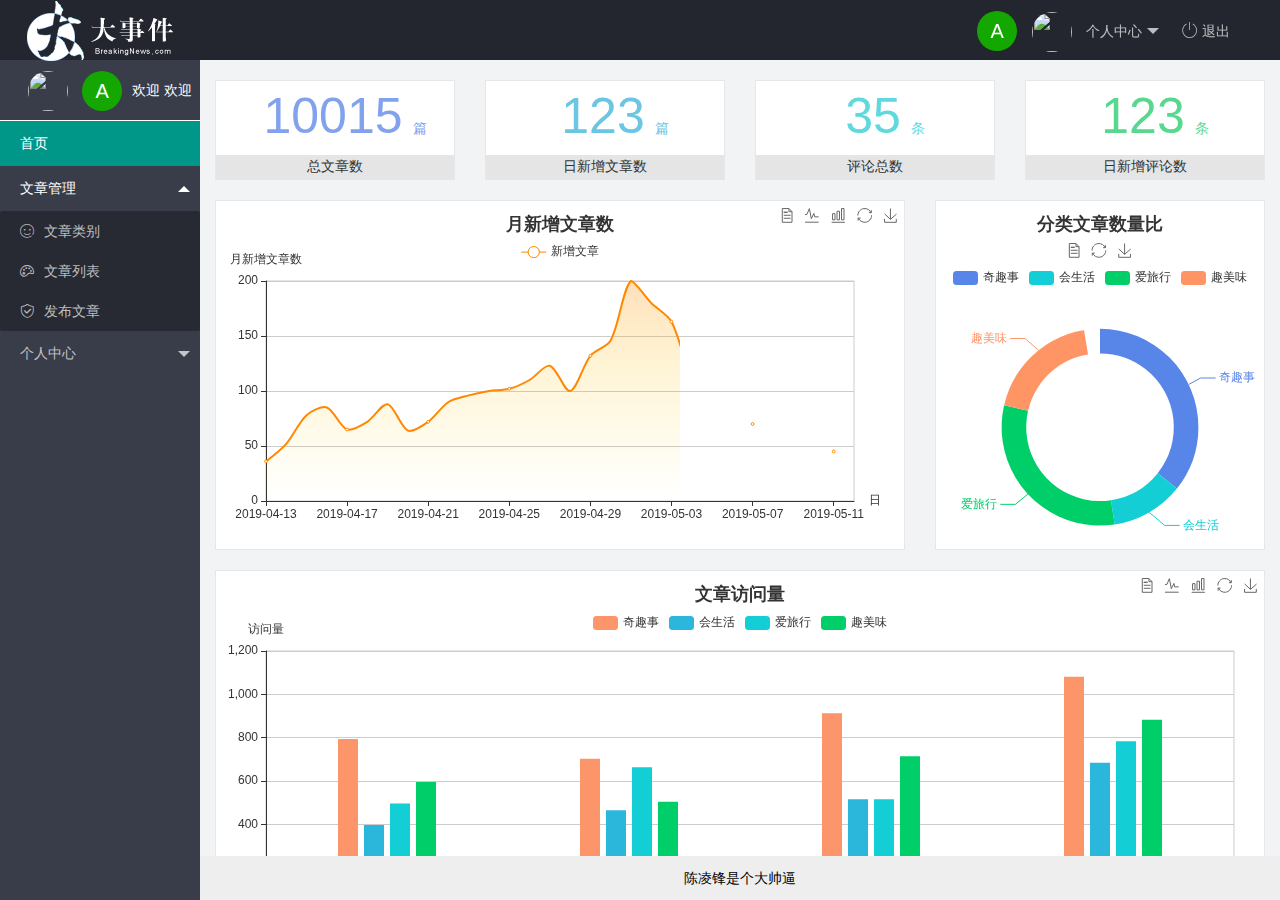
==== commit 858fe022: "完成个人中心功能的开发" ====
--- a/index.html
+++ b/index.html
@@ -19,18 +19,19 @@
 
             <ul class="layui-nav layui-layout-right">
                 <li class="layui-nav-item layui-hide layui-show-md-inline-block">
+                    <span class="text-avatar" id="tout">A</span>
                     <a href="javascript:;" class="userinfo">
                         <img src="//tva1.sinaimg.cn/crop.0.0.118.118.180/5db11ff4gw1e77d3nqrv8j203b03cweg.jpg" class="layui-nav-img"> 个人中心
                     </a>
                     <dl class="layui-nav-child">
                         <dd>
-                            <a href=""></i>基本资料</a>
+                            <a href="./user/user_info.html" target="fm"></i>基本资料</a>
                         </dd>
                         <dd>
-                            <a href=""></i>更换头像</a>
+                            <a href="./user/user_avatar.html" target="fm"></i>更换头像</a>
                         </dd>
                         <dd>
-                            <a href=""></i>重置密码</a>
+                            <a href="./user/user_pwd.html" target="fm"></i>重置密码</a>
                         </dd>
                     </dl>
                 </li>
@@ -49,7 +50,9 @@
                 <div class="userinfo">
                     <img src="//tva1.sinaimg.cn/crop.0.0.118.118.180/5db11ff4gw1e77d3nqrv8j203b03cweg.jpg" class="layui-nav-img">
                     <span class="text-avatar">A</span>
+                    <span class="w">欢迎</span>
                     <span class="welcome">欢迎</span>
+                    <!-- <span class="welcome">欢迎</span> -->
                 </div>
                 <!-- 左侧导航区域（可配合layui已有的垂直导航） -->
                 <ul class="layui-nav layui-nav-tree " lay-filter="test" lay-shrink="all">
@@ -64,10 +67,11 @@
                         </dl>
                     </li>
                     <li class="layui-nav-item">
-                        <a href="javascript:;">个人中心</a>
+                        <a class="" href="javascript:;">个人中心</a>
                         <dl class="layui-nav-child">
-                            <dd><a href="javascript:;"><i class="layui-icon layui-icon-theme"></i>list 1</a></dd>
-                            <dd><a href="javascript:;"><i class="layui-icon layui-icon-face-smile"></i> 2</a></dd>
+                            <dd><a href="./user/user_info.html" target="fm"><i class="layui-icon layui-icon-face-smile"></i>基本资料</a></dd>
+                            <dd><a href="./user/user_avatar.html" target="fm"><i class="layui-icon layui-icon-theme"></i>更换头像</a></dd>
+                            <dd><a href="./user/user_pwd.html" target="fm"><i class="layui-icon layui-icon-vercode"></i>重置密码</a></dd>
 
                         </dl>
                     </li>
--- a/assets/css/index.css
+++ b/assets/css/index.css
@@ -35,6 +35,21 @@
     height: 40px;
 }
 
+#tout {
+    position: absolute;
+    display: inline-block;
+    width: 40px;
+    height: 40px;
+    background-color: rgb(19, 167, 0);
+    line-height: 40px;
+    border-radius: 50%;
+    margin-right: 6px;
+    font-size: 20px;
+    text-align: center;
+    top: 10px;
+    left: -35px;
+}
+
 .userinfo .text-avatar {
     position: relative;
     display: inline-block;
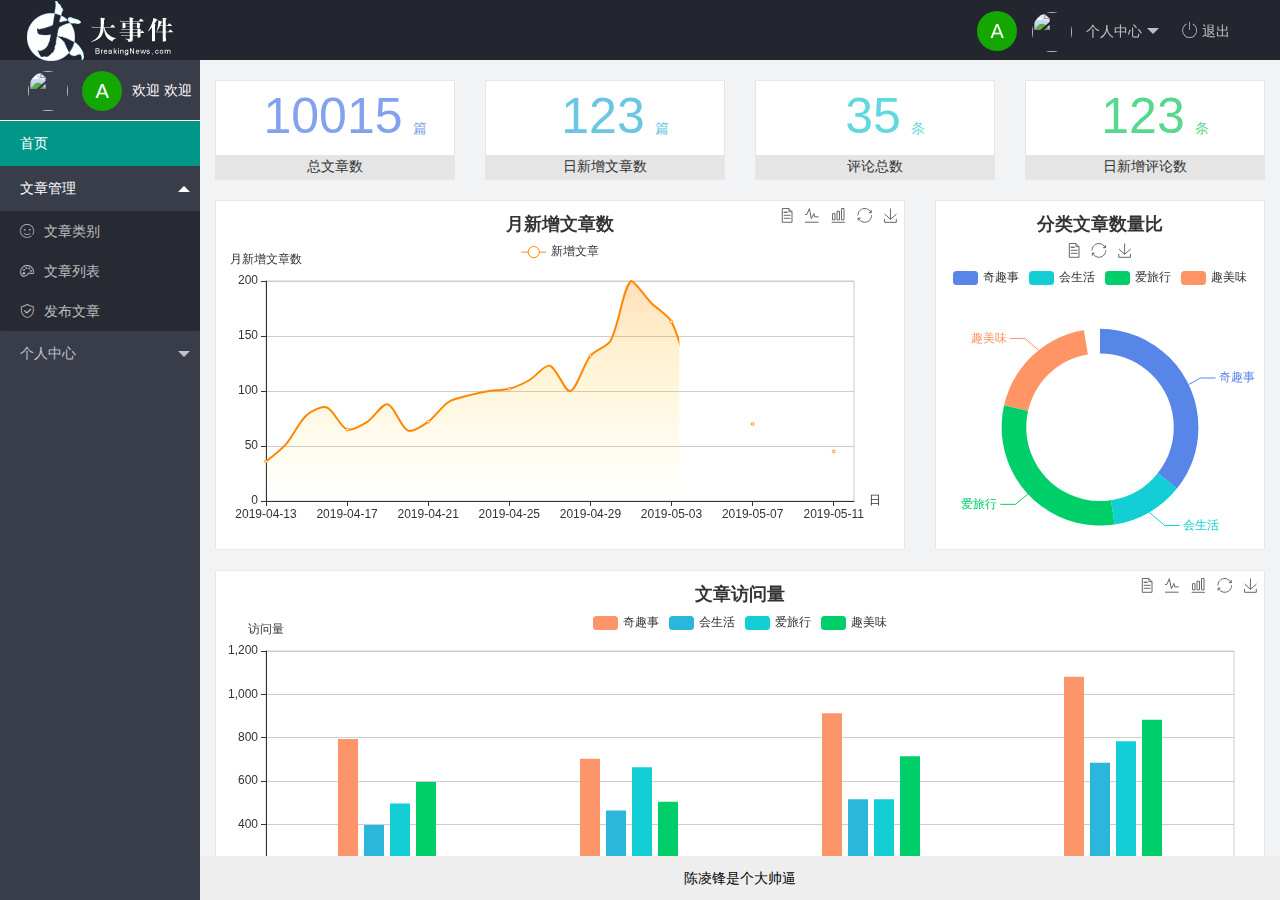
==== commit b74082fc: "完成文章" ====
--- a/index.html
+++ b/index.html
@@ -60,9 +60,9 @@
                     <li class="layui-nav-item layui-nav-itemed">
                         <a class="" href="javascript:;">文章管理</a>
                         <dl class="layui-nav-child">
-                            <dd><a href="javascript:;"><i class="layui-icon layui-icon-face-smile"></i>文章类别</a></dd>
-                            <dd><a href="javascript:;"><i class="layui-icon layui-icon-theme"></i>文章列表</a></dd>
-                            <dd><a href="javascript:;"><i class="layui-icon layui-icon-vercode"></i>发布文章</a></dd>
+                            <dd><a href="./article/art_cate.html" target="fm"><i class="layui-icon layui-icon-face-smile"></i>文章类别</a></dd>
+                            <dd><a href="./article/arc_list.html" target="fm"><i class="layui-icon layui-icon-theme"></i>文章列表</a></dd>
+                            <dd><a href="./article/art_pub.html" target="fm"><i class="layui-icon layui-icon-vercode"></i>发布文章</a></dd>
 
                         </dl>
                     </li>
